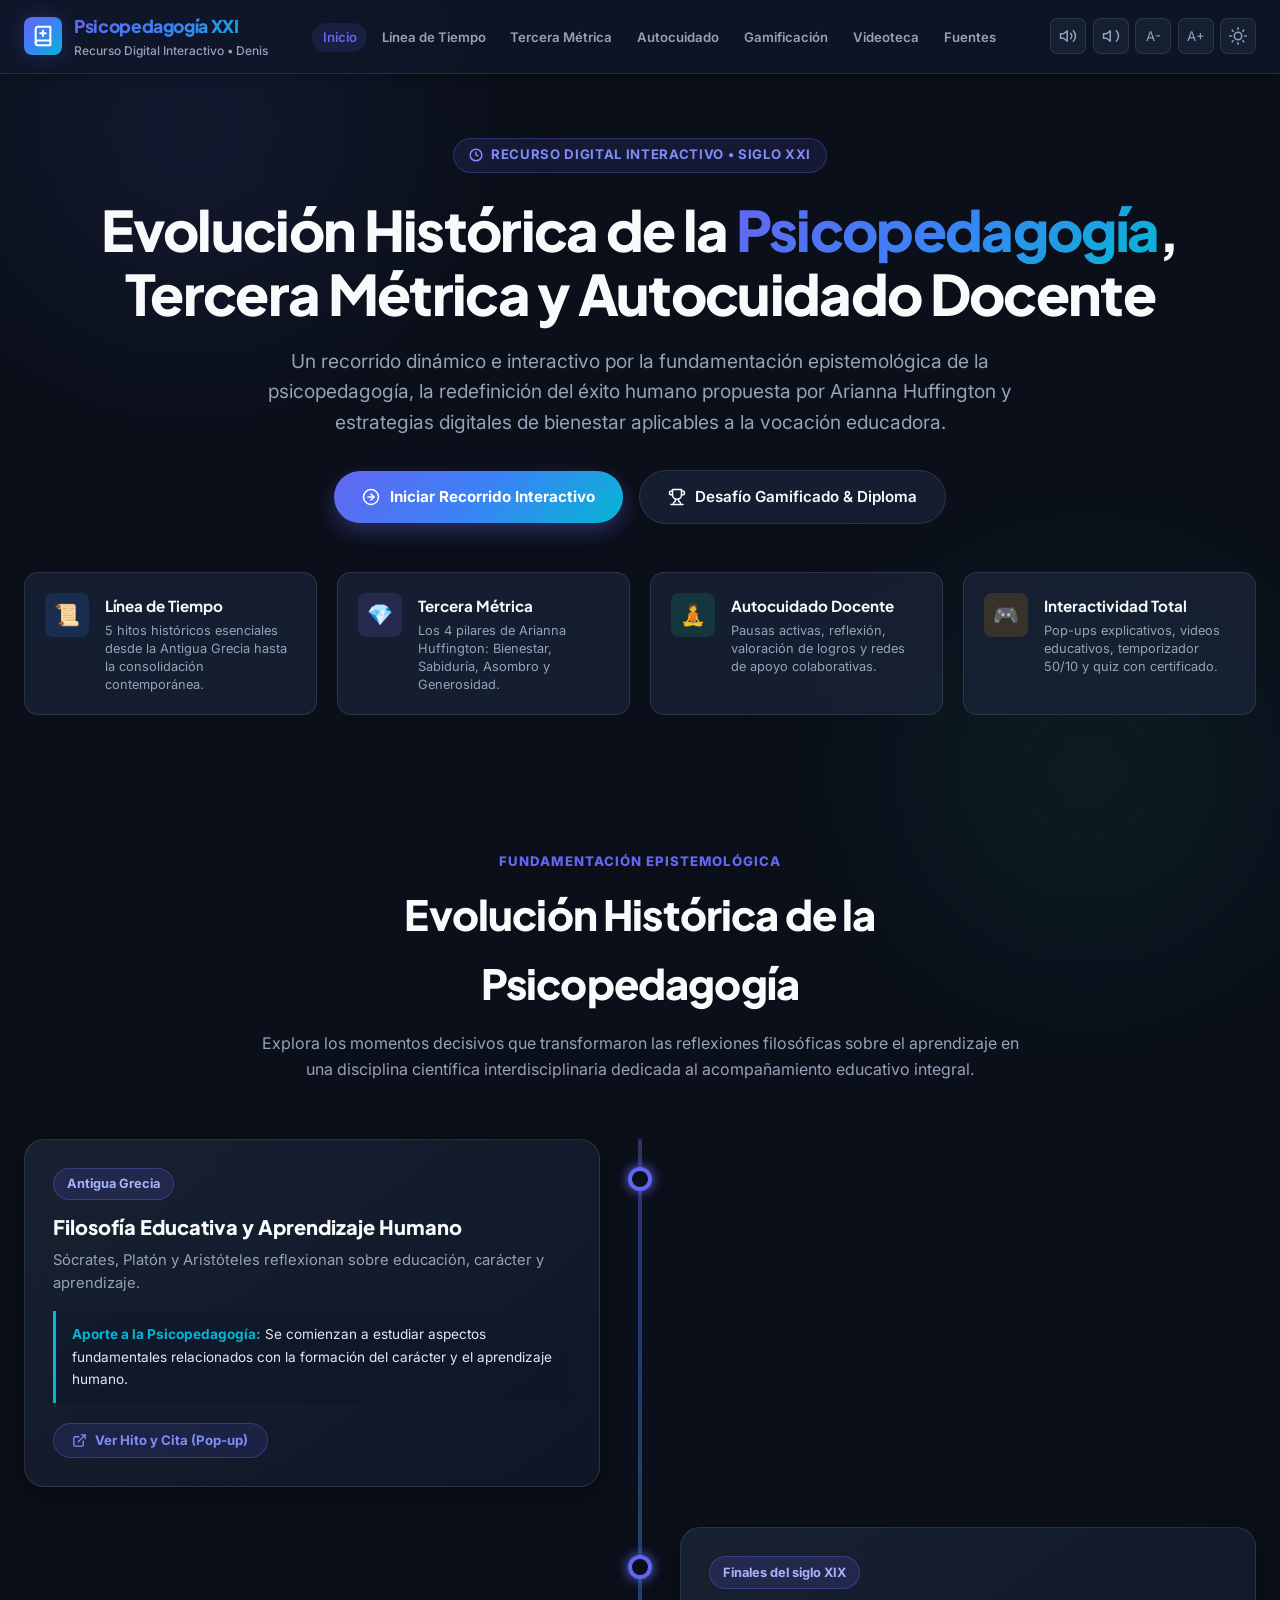
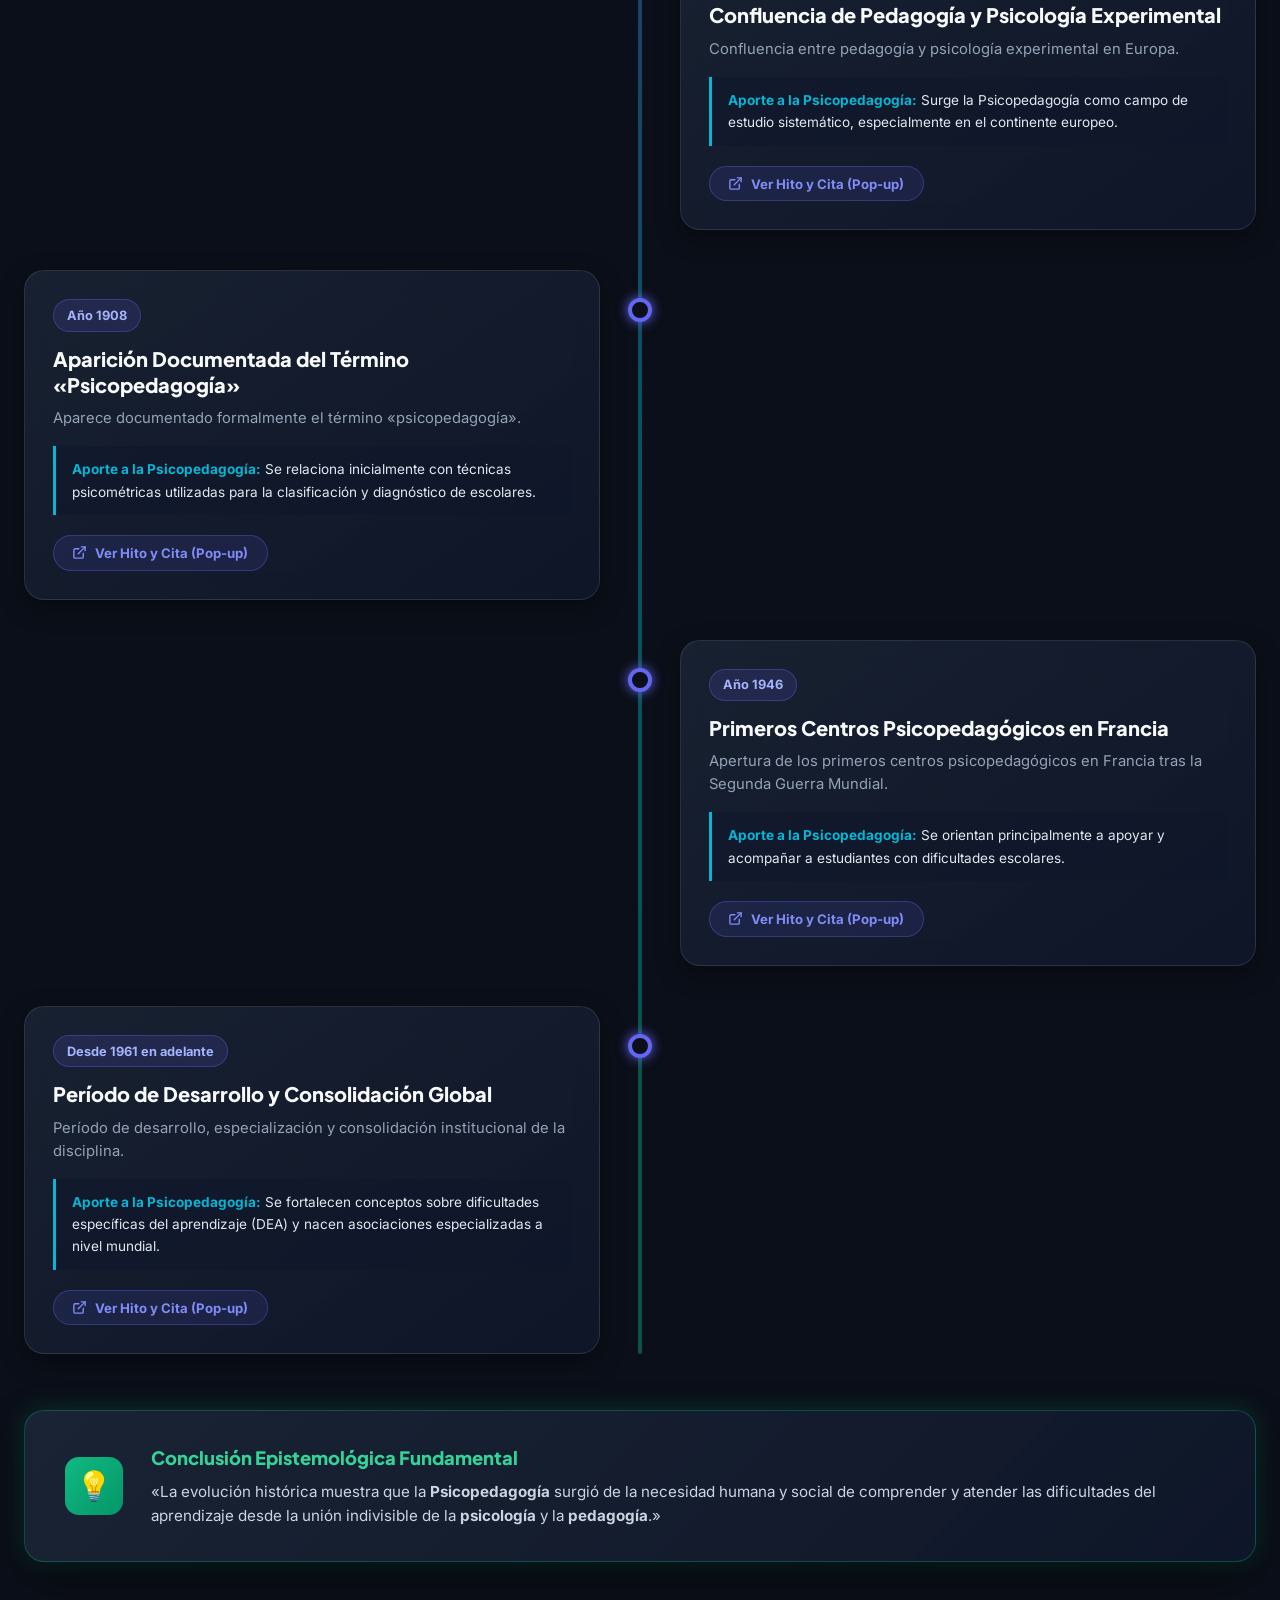
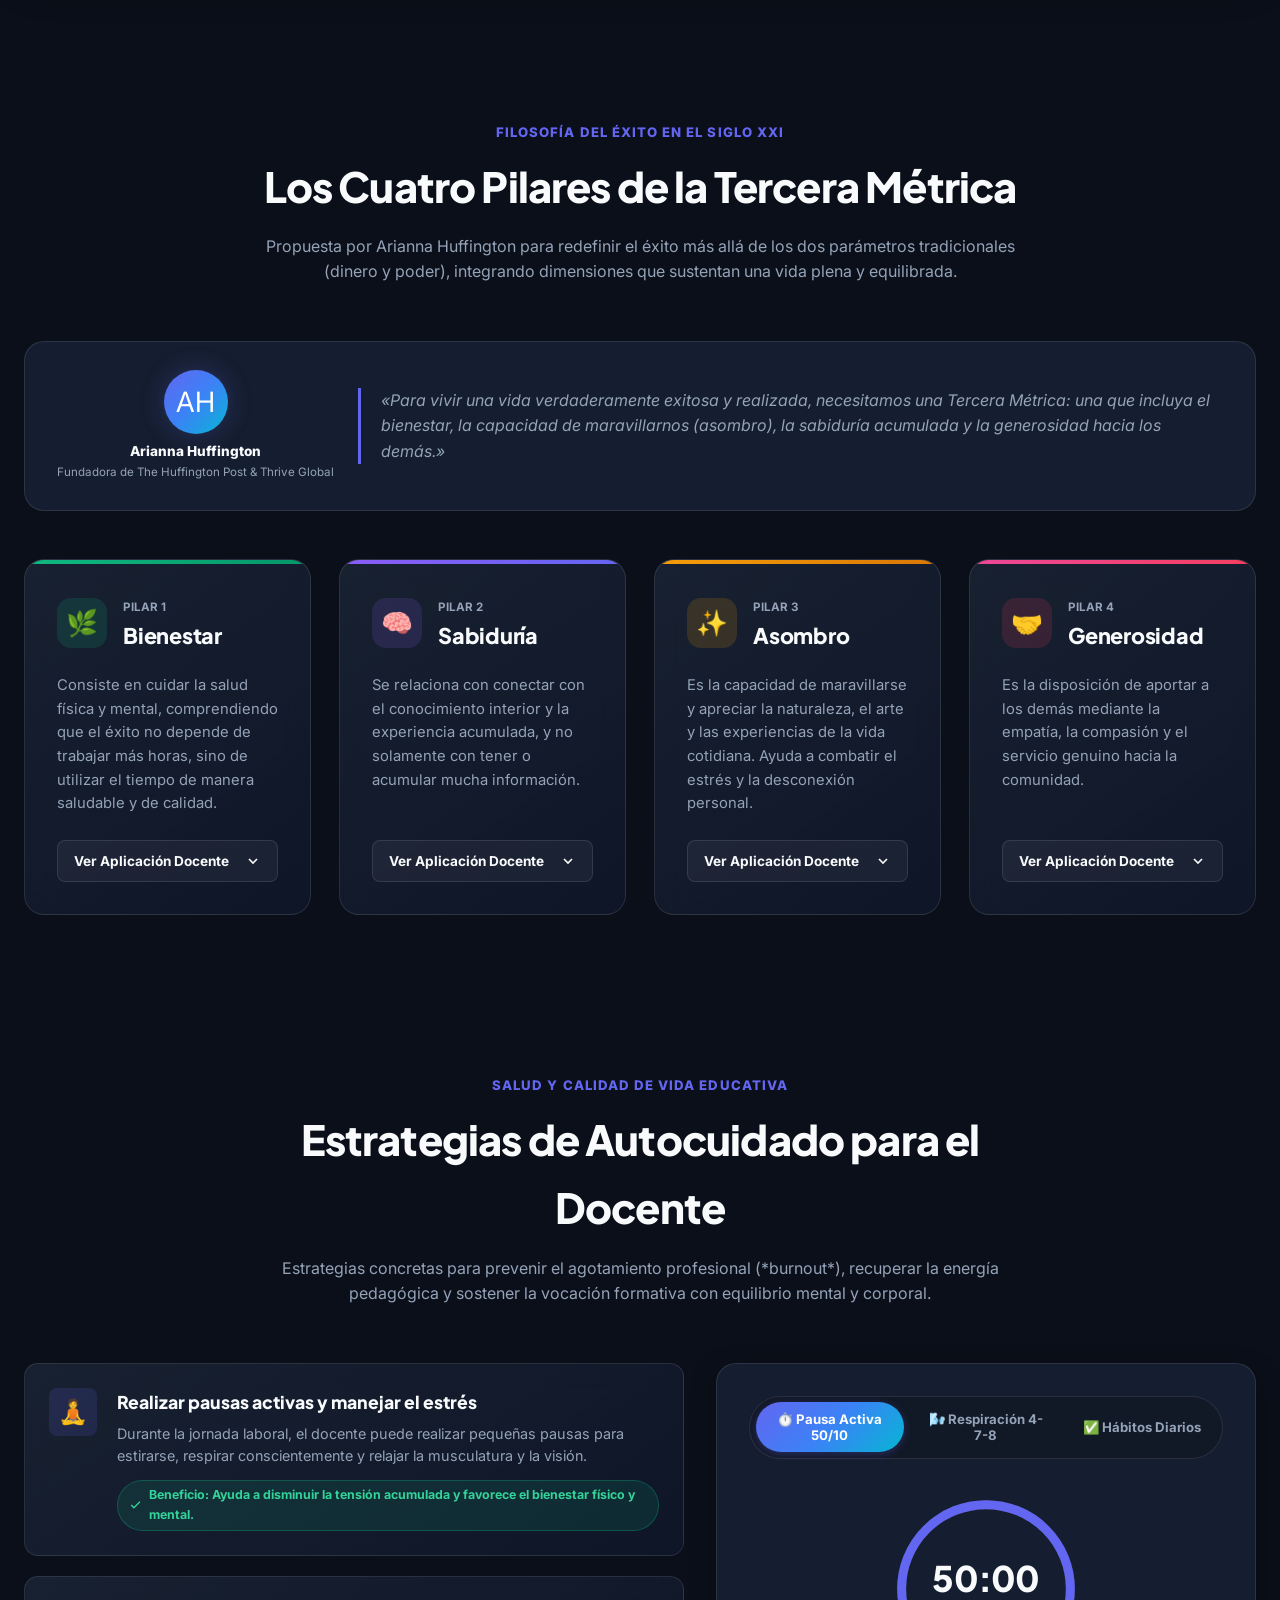
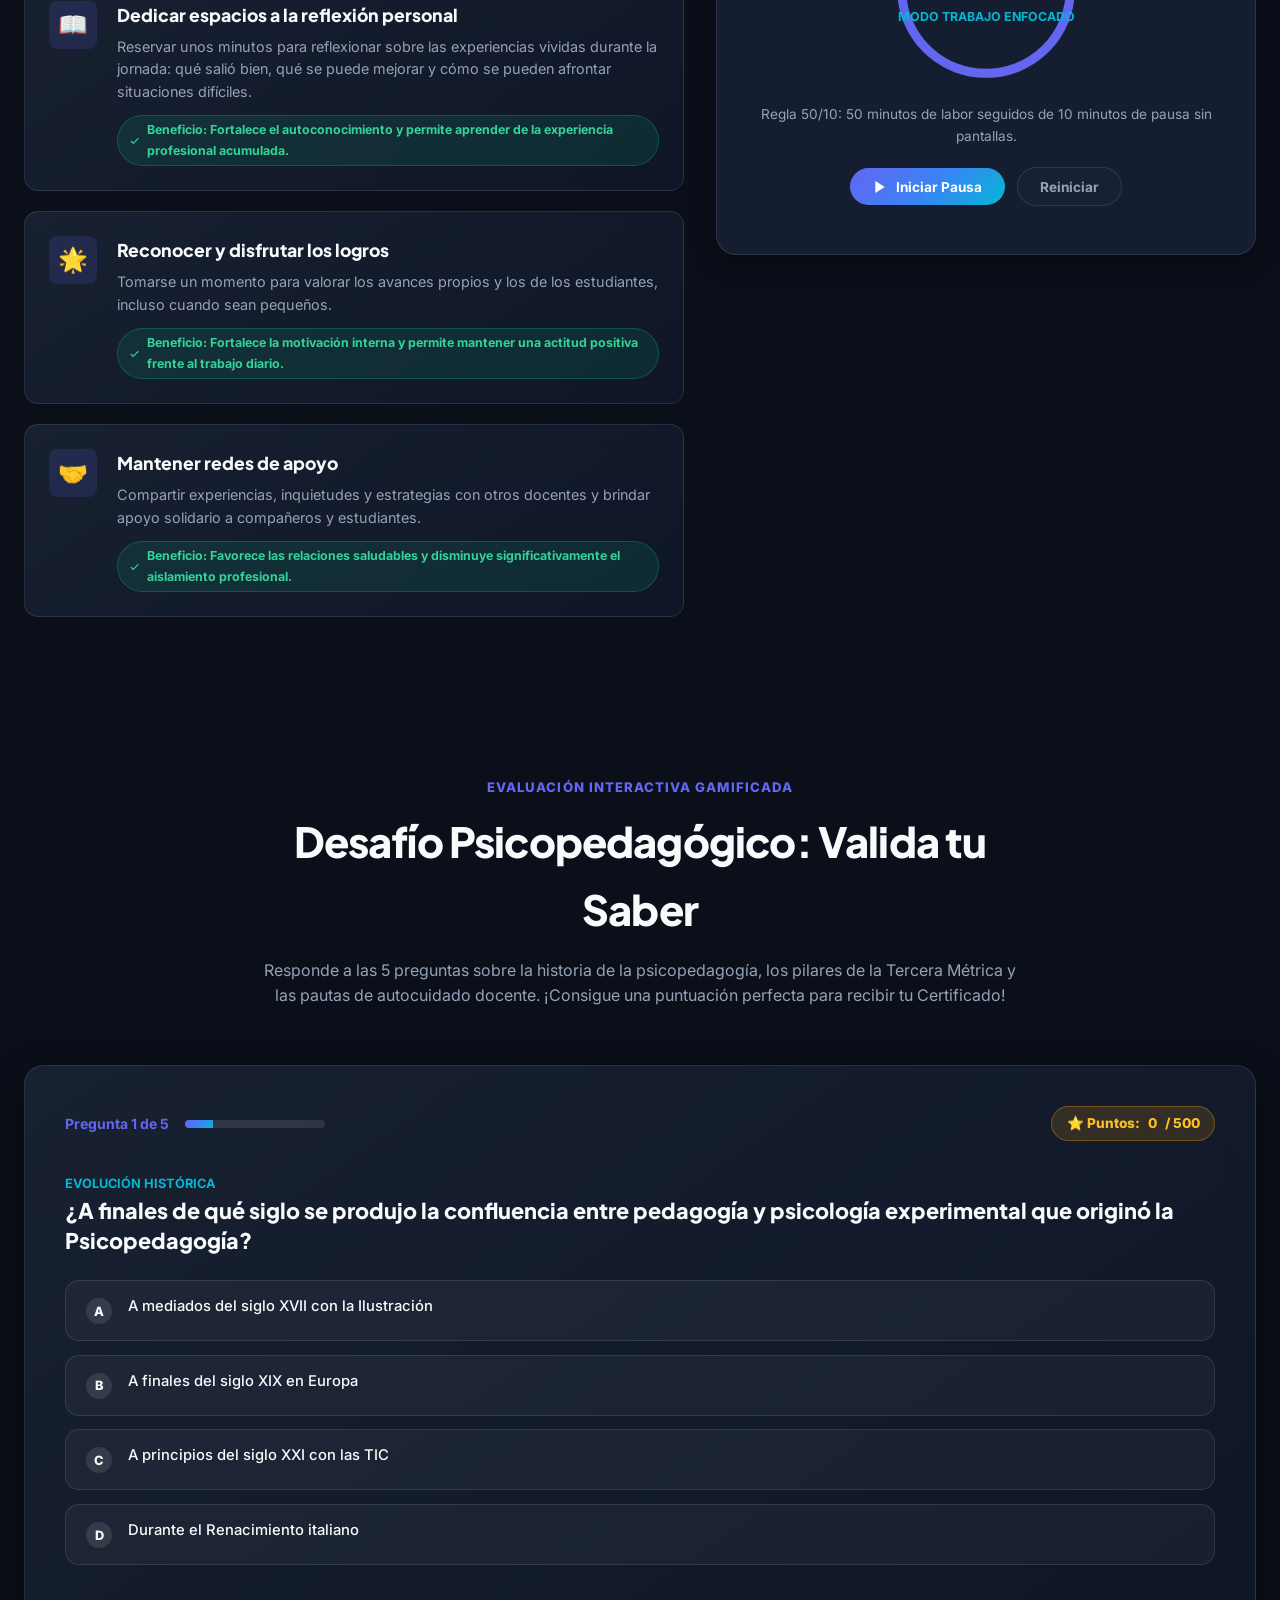
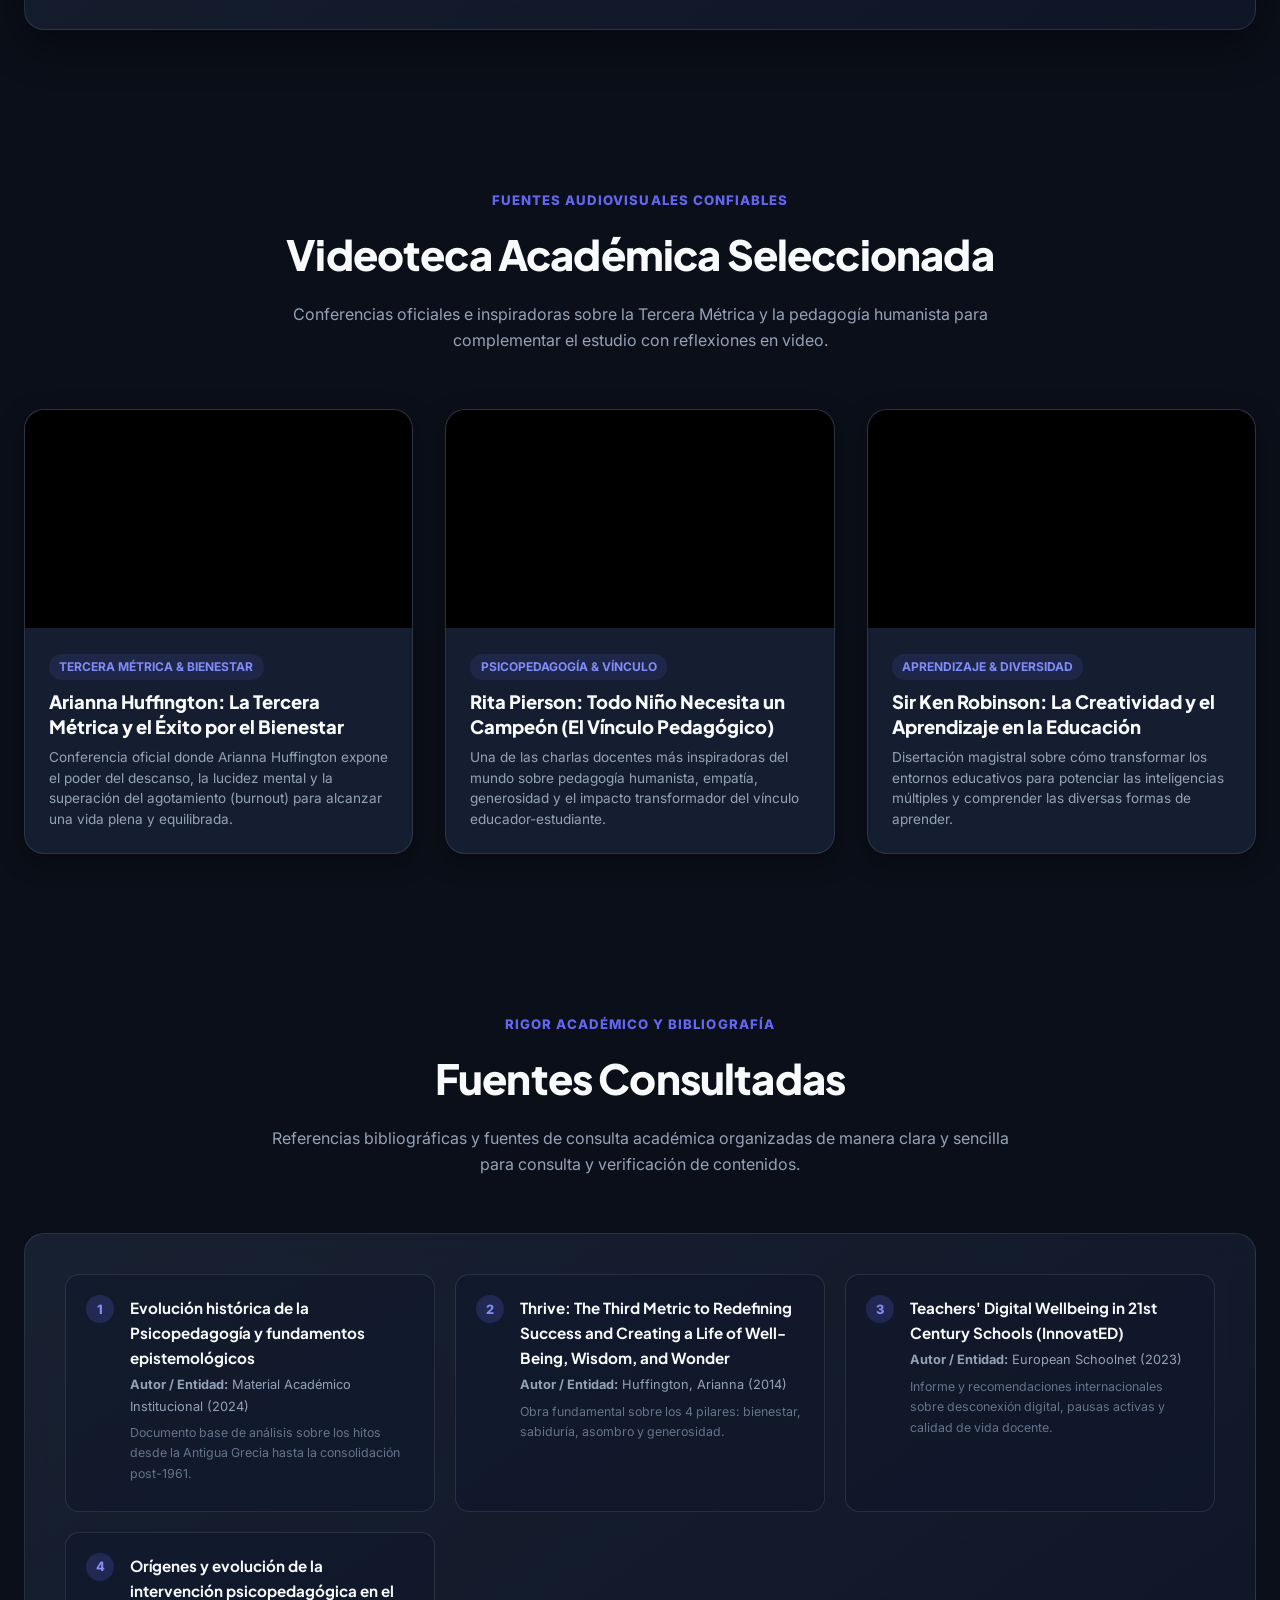
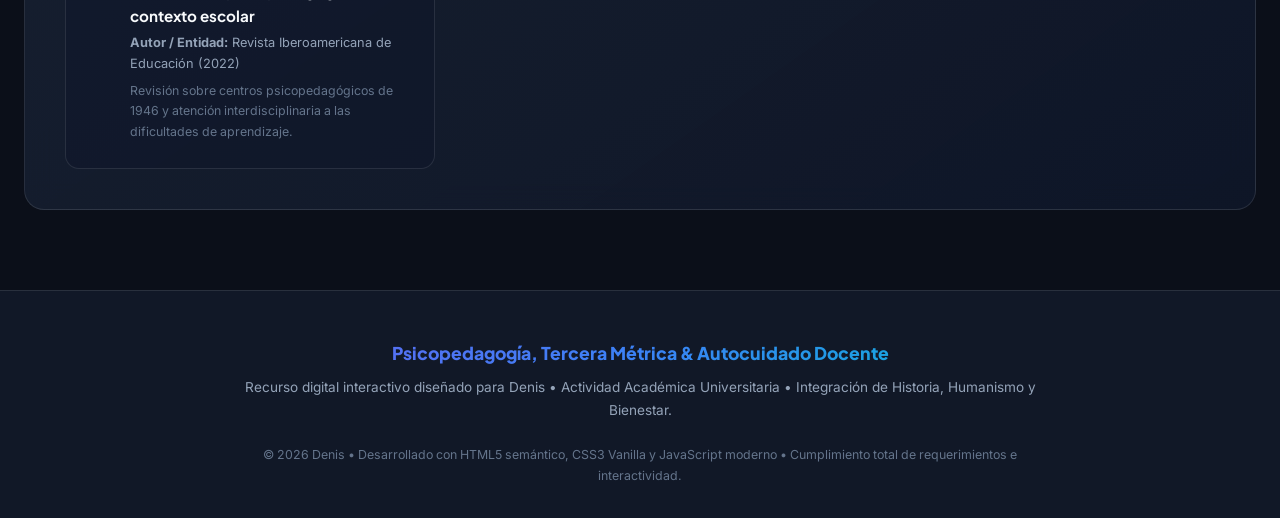
==== 516 Denis/index.html @ e34a96cd "docs: anadir archivo fuente de informacion y documento de referencia" ====
<!DOCTYPE html>
<html lang="es" data-theme="dark">
<head>
  <meta charset="UTF-8">
  <meta name="viewport" content="width=device-width, initial-scale=1.0">
  <title>Evolución de la Psicopedagogía, Tercera Métrica y Autocuidado Docente | Recurso Interactivo</title>
  <meta name="description" content="Recurso digital interactivo que presenta la evolución histórica de la psicopedagogía, los cuatro pilares de la Tercera Métrica de Arianna Huffington y estrategias de autocuidado docente.">
  
  <!-- Tipografías de Google Fonts: Plus Jakarta Sans & Inter -->
  <link rel="preconnect" href="https://fonts.googleapis.com">
  <link rel="preconnect" href="https://fonts.gstatic.com" crossorigin>
  <link href="https://fonts.googleapis.com/css2?family=Inter:wght@300;400;500;600;700&family=Plus+Jakarta+Sans:wght@500;600;700;800;900&display=swap" rel="stylesheet">
  
  <link rel="stylesheet" href="styles.css">
</head>
<body>

  <!-- Barra de progreso de lectura superior -->
  <div class="reading-progress-bar" id="reading-progress" aria-hidden="true"></div>

  <!-- ========================================================================
       1. BARRA SUPERIOR DE NAVEGACIÓN Y HERRAMIENTAS ACCESIBLES
       ======================================================================== -->
  <header class="top-nav" role="banner">
    <div class="nav-container">
      <div class="brand">
        <div class="brand-icon" aria-hidden="true">
          <svg viewBox="0 0 24 24" fill="none" stroke="currentColor" stroke-width="2.2" stroke-linecap="round" stroke-linejoin="round">
            <path d="M4 19.5A2.5 2.5 0 0 1 6.5 17H20"></path>
            <path d="M6.5 2H20v20H6.5A2.5 2.5 0 0 1 4 19.5v-15A2.5 2.5 0 0 1 6.5 2z"></path>
            <path d="M12 6v6"></path>
            <path d="M9 9h6"></path>
          </svg>
        </div>
        <div class="brand-text">
          <h1>Psicopedagogía XXI</h1>
          <p>Recurso Digital Interactivo • Denis</p>
        </div>
      </div>

      <!-- Enlaces de navegación -->
      <nav role="navigation" aria-label="Navegación principal">
        <ul class="nav-links" id="nav-links">
          <li><a href="#hero" class="nav-link active">Inicio</a></li>
          <li><a href="#linea-tiempo" class="nav-link">Línea de Tiempo</a></li>
          <li><a href="#tercera-metrica" class="nav-link">Tercera Métrica</a></li>
          <li><a href="#autocuidado" class="nav-link">Autocuidado</a></li>
          <li><a href="#gamificacion" class="nav-link">Gamificación</a></li>
          <li><a href="#videoteca" class="nav-link">Videoteca</a></li>
          <li><a href="#fuentes" class="nav-link">Fuentes</a></li>
        </ul>
      </nav>

      <!-- Herramientas de Accesibilidad y Control -->
      <div class="accessibility-tools">
        <!-- Narrador por voz (Web Speech API) -->
        <button id="btn-narrator" class="tool-btn btn-narrate" title="Escuchar narración del recurso por voz" aria-label="Activar narrador por voz">
          <svg width="18" height="18" viewBox="0 0 24 24" fill="none" stroke="currentColor" stroke-width="2" stroke-linecap="round" stroke-linejoin="round">
            <polygon points="11 5 6 9 2 9 2 15 6 15 11 19 11 5"></polygon>
            <path d="M15.54 8.46a5 5 0 0 1 0 7.07"></path>
            <path d="M19.07 4.93a10 10 0 0 1 0 14.14"></path>
          </svg>
        </button>

        <!-- Efectos de sonido sintetizados -->
        <button id="btn-audio-fx" class="tool-btn" title="Activar/Silenciar efectos de sonido" aria-label="Alternar efectos sonoros">
          <svg id="audio-icon" width="18" height="18" viewBox="0 0 24 24" fill="none" stroke="currentColor" stroke-width="2" stroke-linecap="round" stroke-linejoin="round">
            <polygon points="11 5 6 9 2 9 2 15 6 15 11 19 11 5"></polygon>
            <path d="M19.07 4.93a10 10 0 0 1 0 14.14"></path>
          </svg>
        </button>

        <!-- Ajuste de tipografía -->
        <button id="btn-font-dec" class="tool-btn" title="Disminuir tamaño de letra" aria-label="Disminuir tamaño de fuente">A-</button>
        <button id="btn-font-inc" class="tool-btn" title="Aumentar tamaño de letra" aria-label="Aumentar tamaño de fuente">A+</button>

        <!-- Cambio de Tema (Oscuro / Claro) -->
        <button id="btn-theme-toggle" class="tool-btn" title="Cambiar tema de color (Claro/Oscuro)" aria-label="Cambiar modo de contraste">
          <svg id="theme-icon" width="18" height="18" viewBox="0 0 24 24" fill="none" stroke="currentColor" stroke-width="2" stroke-linecap="round" stroke-linejoin="round">
            <circle cx="12" cy="12" r="5"></circle>
            <line x1="12" y1="1" x2="12" y2="3"></line>
            <line x1="12" y1="21" x2="12" y2="23"></line>
            <line x1="4.22" y1="4.22" x2="5.64" y2="5.64"></line>
            <line x1="18.36" y1="18.36" x2="19.78" y2="19.78"></line>
            <line x1="1" y1="12" x2="3" y2="12"></line>
            <line x1="21" y1="12" x2="23" y2="12"></line>
            <line x1="4.22" y1="19.78" x2="5.64" y2="18.36"></line>
            <line x1="18.36" y1="5.64" x2="19.78" y2="4.22"></line>
          </svg>
        </button>

        <!-- Botón menú hamburguesa móvil -->
        <button id="btn-mobile-menu" class="mobile-menu-toggle" aria-label="Abrir menú de navegación">
          <svg width="20" height="20" viewBox="0 0 24 24" fill="none" stroke="currentColor" stroke-width="2" stroke-linecap="round" stroke-linejoin="round">
            <line x1="3" y1="12" x2="21" y2="12"></line>
            <line x1="3" y1="6" x2="21" y2="6"></line>
            <line x1="3" y1="18" x2="21" y2="18"></line>
          </svg>
        </button>
      </div>
    </div>
  </header>

  <main id="main-content">
    <!-- ========================================================================
         2. SECCIÓN HERO (PORTADA PRINCIPAL)
         ======================================================================== -->
    <section class="hero-section" id="hero">
      <div class="badge-tag">
        <svg width="14" height="14" viewBox="0 0 24 24" fill="none" stroke="currentColor" stroke-width="2.5"><circle cx="12" cy="12" r="10"></circle><polyline points="12 6 12 12 16 14"></polyline></svg>
        Recurso Digital Interactivo • Siglo XXI
      </div>
      <h1 class="hero-title">
        Evolución Histórica de la <span class="gradient-text">Psicopedagogía</span>,<br>
        Tercera Métrica y Autocuidado Docente
      </h1>
      <p class="hero-subtitle">
        Un recorrido dinámico e interactivo por la fundamentación epistemológica de la psicopedagogía, la redefinición del éxito humano propuesta por Arianna Huffington y estrategias digitales de bienestar aplicables a la vocación educadora.
      </p>

      <div class="hero-actions">
        <a href="#linea-tiempo" class="btn-primary">
          <svg width="18" height="18" viewBox="0 0 24 24" fill="none" stroke="currentColor" stroke-width="2" stroke-linecap="round" stroke-linejoin="round"><circle cx="12" cy="12" r="10"></circle><polyline points="12 16 16 12 12 8"></polyline><line x1="8" y1="12" x2="16" y2="12"></line></svg>
          Iniciar Recorrido Interactivo
        </a>
        <a href="#gamificacion" class="btn-secondary">
          <svg width="18" height="18" viewBox="0 0 24 24" fill="none" stroke="currentColor" stroke-width="2" stroke-linecap="round" stroke-linejoin="round"><path d="M6 9H4.5a2.5 2.5 0 0 1 0-5H6"></path><path d="M18 9h1.5a2.5 2.5 0 0 0 0-5H18"></path><path d="M4 22h16"></path><path d="M10 14.66V17c0 .55-.47.98-.97 1.21C7.85 18.75 7 20.24 7 22"></path><path d="M14 14.66V17c0 .55.47.98.97 1.21C16.15 18.75 17 20.24 17 22"></path><path d="M18 2H6v7a6 6 0 0 0 12 0V2Z"></path></svg>
          Desafío Gamificado & Diploma
        </a>
      </div>

      <!-- Tarjetas de Requisitos Clave en Hero -->
      <div class="hero-pills-grid">
        <div class="pill-card">
          <div class="pill-icon blue">📜</div>
          <div class="pill-body">
            <h4>Línea de Tiempo</h4>
            <p>5 hitos históricos esenciales desde la Antigua Grecia hasta la consolidación contemporánea.</p>
          </div>
        </div>
        <div class="pill-card">
          <div class="pill-icon purple">💎</div>
          <div class="pill-body">
            <h4>Tercera Métrica</h4>
            <p>Los 4 pilares de Arianna Huffington: Bienestar, Sabiduría, Asombro y Generosidad.</p>
          </div>
        </div>
        <div class="pill-card">
          <div class="pill-icon teal">🧘</div>
          <div class="pill-body">
            <h4>Autocuidado Docente</h4>
            <p>Pausas activas, reflexión, valoración de logros y redes de apoyo colaborativas.</p>
          </div>
        </div>
        <div class="pill-card">
          <div class="pill-icon amber">🎮</div>
          <div class="pill-body">
            <h4>Interactividad Total</h4>
            <p>Pop-ups explicativos, videos educativos, temporizador 50/10 y quiz con certificado.</p>
          </div>
        </div>
      </div>
    </section>

    <!-- ========================================================================
         3. SECCIÓN: LÍNEA DE TIEMPO INTERACTIVA CON POP-UPS
         ======================================================================== -->
    <section class="content-section" id="linea-tiempo">
      <div class="section-header">
        <div class="section-category">Fundamentación Epistemológica</div>
        <h2 class="section-title">Evolución Histórica de la Psicopedagogía</h2>
        <p class="section-desc">
          Explora los momentos decisivos que transformaron las reflexiones filosóficas sobre el aprendizaje en una disciplina científica interdisciplinaria dedicada al acompañamiento educativo integral.
        </p>
      </div>

      <div class="timeline-container">
        <div class="timeline-track" aria-hidden="true"></div>
        <div class="timeline-items" id="timeline-cards-container">
          <!-- Inyectado dinámicamente desde data.js para máxima reactividad -->
        </div>
      </div>

      <!-- Conclusión Epistemológica del Documento Base -->
      <div class="epistemic-summary-card">
        <div class="epistemic-icon" aria-hidden="true">💡</div>
        <div class="epistemic-text">
          <h4>Conclusión Epistemológica Fundamental</h4>
          <p>
            «La evolución histórica muestra que la <strong>Psicopedagogía</strong> surgió de la necesidad humana y social de comprender y atender las dificultades del aprendizaje desde la unión indivisible de la <strong>psicología</strong> y la <strong>pedagogía</strong>.»
          </p>
        </div>
      </div>
    </section>

    <!-- ========================================================================
         4. SECCIÓN: LOS CUATRO PILARES DE LA TERCERA MÉTRICA
         ======================================================================== -->
    <section class="content-section" id="tercera-metrica">
      <div class="section-header">
        <div class="section-category">Filosofía del Éxito en el Siglo XXI</div>
        <h2 class="section-title">Los Cuatro Pilares de la Tercera Métrica</h2>
        <p class="section-desc">
          Propuesta por Arianna Huffington para redefinir el éxito más allá de los dos parámetros tradicionales (dinero y poder), integrando dimensiones que sustentan una vida plena y equilibrada.
        </p>
      </div>

      <!-- Tarjeta Introductoria de la Autora -->
      <div class="third-metric-intro">
        <div class="author-badge">
          <div class="author-avatar" aria-hidden="true">AH</div>
          <span class="author-name">Arianna Huffington</span>
          <span class="author-role">Fundadora de The Huffington Post & Thrive Global</span>
        </div>
        <div class="third-metric-quote">
          «Para vivir una vida verdaderamente exitosa y realizada, necesitamos una Tercera Métrica: una que incluya el bienestar, la capacidad de maravillarnos (asombro), la sabiduría acumulada y la generosidad hacia los demás.»
        </div>
      </div>

      <!-- Grid de los 4 Pilares Interactivos -->
      <div class="pillars-grid" id="pillars-container">
        <!-- Inyectado dinámicamente desde data.js con botones interactivos -->
      </div>
    </section>

    <!-- ========================================================================
         5. SECCIÓN: ESTRATEGIAS DE AUTOCUIDADO DOCENTE Y WIDGET PRÁCTICO
         ======================================================================== -->
    <section class="content-section" id="autocuidado">
      <div class="section-header">
        <div class="section-category">Salud y Calidad de Vida Educativa</div>
        <h2 class="section-title">Estrategias de Autocuidado para el Docente</h2>
        <p class="section-desc">
          Estrategias concretas para prevenir el agotamiento profesional (*burnout*), recuperar la energía pedagógica y sostener la vocación formativa con equilibrio mental y corporal.
        </p>
      </div>

      <div class="selfcare-grid">
        <!-- Lista de 4 Estrategias de Información .md -->
        <div class="strategies-list" id="strategies-container">
          <!-- Inyectado dinámicamente desde data.js -->
        </div>

        <!-- Widget Interactivo de Autocuidado Práctico -->
        <div class="selfcare-toolkit-widget">
          <div class="widget-tabs" role="tablist">
            <button class="widget-tab-btn active" data-tab="tab-timer" role="tab" aria-selected="true">
              ⏱️ Pausa Activa 50/10
            </button>
            <button class="widget-tab-btn" data-tab="tab-breath" role="tab" aria-selected="false">
              🌬️ Respiración 4-7-8
            </button>
            <button class="widget-tab-btn" data-tab="tab-checklist" role="tab" aria-selected="false">
              ✅ Hábitos Diarios
            </button>
          </div>

          <!-- Panel 1: Temporizador 50/10 -->
          <div class="widget-tab-panel active" id="tab-timer" role="tabpanel">
            <div class="timer-container">
              <div class="timer-circle-wrap">
                <svg class="timer-svg" viewBox="0 0 160 160">
                  <circle class="timer-track-circle" cx="80" cy="80" r="75"></circle>
                  <circle class="timer-fill-circle" id="timer-circle-fill" cx="80" cy="80" r="75"></circle>
                </svg>
                <div class="timer-display">
                  <div class="timer-time" id="timer-display-text">50:00</div>
                  <div class="timer-state-label" id="timer-mode-label">Modo Trabajo Enfocado</div>
                </div>
              </div>
              <p style="font-size: 0.85rem; color: var(--text-muted); margin-bottom: 1.25rem;">
                Regla 50/10: 50 minutos de labor seguidos de 10 minutos de pausa sin pantallas.
              </p>
              <div class="timer-controls">
                <button class="timer-btn start" id="btn-start-timer">
                  <svg width="16" height="16" viewBox="0 0 24 24" fill="currentColor"><polygon points="5 3 19 12 5 21 5 3"></polygon></svg>
                  <span id="timer-start-label">Iniciar Pausa</span>
                </button>
                <button class="timer-btn reset" id="btn-reset-timer">Reiniciar</button>
              </div>
            </div>
          </div>

          <!-- Panel 2: Guía de Respiración Consciente 4-7-8 -->
          <div class="widget-tab-panel" id="tab-breath" role="tabpanel">
            <div class="breathing-container">
              <div class="breath-instruction" id="breath-status-text">Presiona Iniciar para calmar el sistema nervioso</div>
              <div class="breath-circle" id="breath-visual-circle">
                <span style="font-size: 2.2rem;">🧘</span>
              </div>
              <div class="breath-subtext" id="breath-timer-counter">Inhala (4s) • Retén (7s) • Exhala (8s)</div>
              <div class="timer-controls">
                <button class="timer-btn start" id="btn-start-breath">Iniciar Guía Guiada</button>
                <button class="timer-btn reset" id="btn-stop-breath">Detener</button>
              </div>
            </div>
          </div>

          <!-- Panel 3: Checklist Diario de Hábitos de Autocuidado -->
          <div class="widget-tab-panel" id="tab-checklist" role="tabpanel">
            <div style="padding: 0.5rem 0;">
              <h4 style="font-size: 0.95rem; font-weight: 700; margin-bottom: 0.75rem;">Compromisos de Bienestar Hoy:</h4>
              <div style="display: flex; flex-direction: column; gap: 0.65rem;" id="daily-checklist-items">
                <label style="display: flex; align-items: center; gap: 0.75rem; font-size: 0.875rem; cursor: pointer;">
                  <input type="checkbox" style="width: 18px; height: 18px; accent-color: var(--accent-indigo);">
                  <span>Tomar al menos 2 pausas activas durante la jornada</span>
                </label>
                <label style="display: flex; align-items: center; gap: 0.75rem; font-size: 0.875rem; cursor: pointer;">
                  <input type="checkbox" style="width: 18px; height: 18px; accent-color: var(--accent-indigo);">
                  <span>5 minutos de reflexión consciente al terminar clases</span>
                </label>
                <label style="display: flex; align-items: center; gap: 0.75rem; font-size: 0.875rem; cursor: pointer;">
                  <input type="checkbox" style="width: 18px; height: 18px; accent-color: var(--accent-indigo);">
                  <span>Identificar y celebrar 1 logro de un estudiante</span>
                </label>
                <label style="display: flex; align-items: center; gap: 0.75rem; font-size: 0.875rem; cursor: pointer;">
                  <input type="checkbox" style="width: 18px; height: 18px; accent-color: var(--accent-indigo);">
                  <span>Conversar o colaborar solidariamente con un colega</span>
                </label>
                <label style="display: flex; align-items: center; gap: 0.75rem; font-size: 0.875rem; cursor: pointer;">
                  <input type="checkbox" style="width: 18px; height: 18px; accent-color: var(--accent-indigo);">
                  <span>Desconexión total de correos y pantallas antes de dormir</span>
                </label>
              </div>
              <div style="margin-top: 1.25rem; font-size: 0.8rem; color: #34d399; font-weight: 600;" id="checklist-feedback">
                ¡Cada pequeño hábito protege tu salud física y mental!
              </div>
            </div>
          </div>
        </div>
      </div>
    </section>

    <!-- ========================================================================
         6. SECCIÓN: GAMIFICACIÓN (DESAFÍO PSICOPEDAGÓGICO & CERTIFICADO)
         ======================================================================== -->
    <section class="content-section" id="gamificacion">
      <div class="section-header">
        <div class="section-category">Evaluación Interactiva Gamificada</div>
        <h2 class="section-title">Desafío Psicopedagógico: Valida tu Saber</h2>
        <p class="section-desc">
          Responde a las 5 preguntas sobre la historia de la psicopedagogía, los pilares de la Tercera Métrica y las pautas de autocuidado docente. ¡Consigue una puntuación perfecta para recibir tu Certificado!
        </p>
      </div>

      <div class="quiz-wrapper">
        <!-- Vista del Cuestionario Activo -->
        <div id="quiz-question-view">
          <div class="quiz-top-bar">
            <div class="quiz-progress-info">
              <span class="quiz-step-label" id="quiz-step-text">Pregunta 1 de 5</span>
              <div class="quiz-progress-track">
                <div class="quiz-progress-bar" id="quiz-progress-bar"></div>
              </div>
            </div>
            <div class="quiz-score-badge">
              <span>⭐ Puntos:</span>
              <span id="quiz-score-count">0</span> / 500
            </div>
          </div>

          <div class="quiz-question-box">
            <span style="font-size: 0.8rem; font-weight: 700; color: var(--accent-cyan); text-transform: uppercase;" id="quiz-q-category">Categoría</span>
            <h3 id="quiz-q-title">Cargando pregunta...</h3>
          </div>

          <div class="quiz-options-list" id="quiz-options-box">
            <!-- Botones de opciones inyectados desde app.js -->
          </div>

          <!-- Caja de Retroalimentación Inmediata Formativa -->
          <div class="quiz-feedback-box" id="quiz-feedback-box">
            <div class="quiz-feedback-icon" id="quiz-fb-icon">💡</div>
            <div class="quiz-feedback-text">
              <h4 id="quiz-fb-title">Explicación</h4>
              <p id="quiz-fb-desc">Detalle pedagógico formativo...</p>
            </div>
          </div>

          <div class="quiz-actions">
            <button class="btn-next-question" id="btn-next-q">
              <span>Siguiente Pregunta</span>
              <svg width="18" height="18" viewBox="0 0 24 24" fill="none" stroke="currentColor" stroke-width="2"><polyline points="9 18 15 12 9 6"></polyline></svg>
            </button>
          </div>
        </div>

        <!-- Vista de Resultados y Certificado / Diploma Final -->
        <div class="quiz-result-view" id="quiz-result-view">
          <div class="result-trophy">🏆</div>
          <h3 class="result-title">¡Desafío Completado con Éxito!</h3>
          <p class="result-score-highlight" id="result-score-summary">Has obtenido 500 de 500 puntos</p>

          <!-- Diploma Personalizable Imprimible -->
          <div class="certificate-container" id="printable-certificate">
            <div class="cert-seal">★</div>
            <div class="cert-header">
              <h3>Diploma de Reconocimiento</h3>
              <p>Formación Integral en Psicopedagogía & Tercera Métrica</p>
            </div>
            <div class="cert-body-label">Otorgado con distinción a:</div>
            <input type="text" class="cert-user-name-input" id="cert-student-name" value="Denis" title="Escribe tu nombre para personalizar el diploma" placeholder="Escribe tu nombre aquí">
            <p class="cert-description">
              Por haber demostrado un conocimiento profundo en la evolución epistemológica de la Psicopedagogía, la adopción de los principios de la Tercera Métrica y el compromiso con el autocuidado docente.
            </p>
            <div class="cert-footer-row">
              <div>
                <strong>Fecha de Emisión:</strong> <span id="cert-date-text">13 de septiembre de 2026</span>
              </div>
              <div>
                <strong>Acreditación:</strong> Recurso Educativo Digital XXI
              </div>
            </div>
          </div>

          <div class="cert-actions">
            <button class="btn-primary" id="btn-print-cert">
              <svg width="18" height="18" viewBox="0 0 24 24" fill="none" stroke="currentColor" stroke-width="2"><polyline points="6 9 6 2 18 2 18 9"></polyline><path d="M6 18H4a2 2 0 0 1-2-2v-5a2 2 0 0 1 2-2h16a2 2 0 0 1 2 2v5a2 2 0 0 1-2 2h-2"></path><rect x="6" y="14" width="12" height="8"></rect></svg>
              Imprimir o Guardar Diploma en PDF
            </button>
            <button class="btn-secondary" id="btn-retry-quiz">
              <svg width="18" height="18" viewBox="0 0 24 24" fill="none" stroke="currentColor" stroke-width="2"><polyline points="1 4 1 10 7 10"></polyline><polyline points="23 20 23 14 17 14"></polyline><path d="M20.49 9A9 9 0 0 0 5.64 5.64L1 10m22 4l-4.64 4.36A9 9 0 0 1 3.51 15"></path></svg>
              Reintentar Desafío
            </button>
          </div>
        </div>
      </div>
    </section>

    <!-- ========================================================================
         7. SECCIÓN: VIDEOTECA ACADÉMICA CONFIABLE
         ======================================================================== -->
    <section class="content-section" id="videoteca">
      <div class="section-header">
        <div class="section-category">Fuentes Audiovisuales Confiables</div>
        <h2 class="section-title">Videoteca Académica Seleccionada</h2>
        <p class="section-desc">
          Conferencias oficiales e inspiradoras sobre la Tercera Métrica y la pedagogía humanista para complementar el estudio con reflexiones en video.
        </p>
      </div>

      <div class="videos-grid" id="videos-container">
        <!-- Inyectado dinámicamente desde data.js -->
      </div>
    </section>

    <!-- ========================================================================
         8. SECCIÓN: FUENTES CONSULTADAS
         ======================================================================== -->
    <section class="content-section" id="fuentes">
      <div class="section-header">
        <div class="section-category">Rigor Académico y Bibliografía</div>
        <h2 class="section-title">Fuentes Consultadas</h2>
        <p class="section-desc">
          Referencias bibliográficas y fuentes de consulta académica organizadas de manera clara y sencilla para consulta y verificación de contenidos.
        </p>
      </div>

      <div class="sources-card">
        <ul class="sources-list" id="sources-container">
          <!-- Inyectado dinámicamente desde data.js -->
        </ul>
      </div>
    </section>
  </main>

  <!-- ========================================================================
       9. VENTANA EMERGENTE (POP-UP MODAL REUTILIZABLE)
       ======================================================================== -->
  <div class="modal-overlay" id="app-modal" role="dialog" aria-modal="true" aria-labelledby="modal-headline">
    <div class="modal-window">
      <div class="modal-header">
        <div class="modal-title-wrap">
          <span id="modal-badge-label">Hito Histórico</span>
          <h3 id="modal-headline">Título del Hito</h3>
        </div>
        <button class="btn-close-modal" id="btn-close-modal" aria-label="Cerrar ventana emergente">
          <svg width="18" height="18" viewBox="0 0 24 24" fill="none" stroke="currentColor" stroke-width="2.5"><line x1="18" y1="6" x2="6" y2="18"></line><line x1="6" y1="6" x2="18" y2="18"></line></svg>
        </button>
      </div>
      <div class="modal-body">
        <div class="modal-quote-box" id="modal-quote-text">
          «Cita textual célebre...»
        </div>
        <div class="modal-section-title">
          <svg width="16" height="16" viewBox="0 0 24 24" fill="none" stroke="currentColor" stroke-width="2"><circle cx="12" cy="12" r="10"></circle><line x1="12" y1="16" x2="12" y2="12"></line><line x1="12" y1="8" x2="12.01" y2="8"></line></svg>
          Contexto y Fundamentos
        </div>
        <p class="modal-text" id="modal-context-desc">Descripción contextual...</p>
        
        <div class="modal-section-title">
          <svg width="16" height="16" viewBox="0 0 24 24" fill="none" stroke="currentColor" stroke-width="2"><polygon points="12 2 15.09 8.26 22 9.27 17 14.14 18.18 21.02 12 17.77 5.82 21.02 7 14.14 2 9.27 8.91 8.26 12 2"></polygon></svg>
          Relevancia para la Psicopedagogía
        </div>
        <p class="modal-text" id="modal-impact-desc">Aporte e impacto formativo...</p>
      </div>
      <div class="modal-footer">
        <button class="btn-secondary" id="btn-modal-ok">Entendido</button>
      </div>
    </div>
  </div>

  <!-- ========================================================================
       10. PIE DE PÁGINA (FOOTER)
       ======================================================================== -->
  <footer class="app-footer" role="contentinfo">
    <div class="footer-content">
      <div class="footer-brand">Psicopedagogía, Tercera Métrica & Autocuidado Docente</div>
      <p class="footer-desc">
        Recurso digital interactivo diseñado para Denis • Actividad Académica Universitaria • Integración de Historia, Humanismo y Bienestar.
      </p>
      <div class="footer-copyright">
        © 2026 Denis • Desarrollado con HTML5 semántico, CSS3 Vanilla y JavaScript moderno • Cumplimiento total de requerimientos e interactividad.
      </div>
    </div>
  </footer>

  <!-- Archivos de Scripts -->
  <script src="data.js"></script>
  <script src="app.js"></script>
</body>
</html>
---- 516 Denis/styles.css ----
/* ==========================================================================
   RECURSO DIGITAL INTERACTIVO: PSICOPEDAGOGÍA, TERCERA MÉTRICA Y AUTOCUIDADO
   Diseño: UI/UX Pro Max - Alta Estética, Accesibilidad WCAG y Microinteracciones
   ========================================================================== */

/* --------------------------------------------------------------------------
   1. VARIABLES DE DISEÑO (CSS CUSTOM PROPERTIES)
   -------------------------------------------------------------------------- */
:root {
  /* Paleta Cromática Primaria (Modo Oscuro Predeterminado) */
  --bg-primary: #0b0f19;
  --bg-secondary: #111827;
  --bg-tertiary: #1e293b;
  --bg-card: rgba(26, 36, 56, 0.75);
  --bg-card-hover: rgba(36, 50, 77, 0.9);
  --bg-glass: rgba(15, 23, 42, 0.75);
  --glass-border: rgba(255, 255, 255, 0.1);
  --glass-border-hover: rgba(99, 102, 241, 0.35);

  /* Acentos y Gradientes Temáticos */
  --accent-blue: #3b82f6;
  --accent-cyan: #06b6d4;
  --accent-teal: #10b981;
  --accent-emerald: #059669;
  --accent-purple: #8b5cf6;
  --accent-indigo: #6366f1;
  --accent-amber: #f59e0b;
  --accent-rose: #f43f5e;

  /* Gradientes */
  --grad-primary: linear-gradient(135deg, #6366f1 0%, #3b82f6 50%, #06b6d4 100%);
  --grad-wellbeing: linear-gradient(135deg, #10b981 0%, #059669 100%);
  --grad-wisdom: linear-gradient(135deg, #8b5cf6 0%, #6366f1 100%);
  --grad-wonder: linear-gradient(135deg, #f59e0b 0%, #d97706 100%);
  --grad-giving: linear-gradient(135deg, #ec4899 0%, #f43f5e 100%);
  --grad-card: linear-gradient(145deg, rgba(30, 41, 59, 0.7), rgba(15, 23, 42, 0.85));

  /* Texto y Contrastes */
  --text-main: #f8fafc;
  --text-muted: #94a3b8;
  --text-dim: #64748b;
  --text-inverse: #0f172a;

  /* Tipografías */
  --font-heading: 'Plus Jakarta Sans', system-ui, -apple-system, sans-serif;
  --font-body: 'Inter', system-ui, -apple-system, sans-serif;
  --font-size-base: 16px;

  /* Elevaciones y Sombras */
  --shadow-sm: 0 2px 8px rgba(0, 0, 0, 0.25);
  --shadow-md: 0 8px 24px rgba(0, 0, 0, 0.35);
  --shadow-lg: 0 16px 40px rgba(0, 0, 0, 0.45);
  --shadow-glow: 0 0 25px rgba(99, 102, 241, 0.25);
  --shadow-glow-teal: 0 0 25px rgba(16, 185, 129, 0.25);

  /* Transiciones y Bordes */
  --transition-fast: 0.2s cubic-bezier(0.4, 0, 0.2, 1);
  --transition-smooth: 0.35s cubic-bezier(0.4, 0, 0.2, 1);
  --transition-bounce: 0.5s cubic-bezier(0.34, 1.56, 0.64, 1);
  --radius-sm: 8px;
  --radius-md: 14px;
  --radius-lg: 20px;
  --radius-full: 9999px;
}

/* Modo Claro Alternativo */
[data-theme="light"] {
  --bg-primary: #f8fafc;
  --bg-secondary: #f1f5f9;
  --bg-tertiary: #e2e8f0;
  --bg-card: rgba(255, 255, 255, 0.85);
  --bg-card-hover: rgba(255, 255, 255, 0.98);
  --bg-glass: rgba(255, 255, 255, 0.85);
  --glass-border: rgba(0, 0, 0, 0.08);
  --glass-border-hover: rgba(99, 102, 241, 0.4);

  --text-main: #0f172a;
  --text-muted: #475569;
  --text-dim: #64748b;
  --text-inverse: #ffffff;

  --grad-card: linear-gradient(145deg, rgba(255, 255, 255, 0.95), rgba(241, 245, 249, 0.9));
  --shadow-sm: 0 2px 8px rgba(0, 0, 0, 0.06);
  --shadow-md: 0 8px 24px rgba(0, 0, 0, 0.08);
  --shadow-lg: 0 16px 40px rgba(0, 0, 0, 0.12);
  --shadow-glow: 0 0 20px rgba(99, 102, 241, 0.15);
}

/* --------------------------------------------------------------------------
   2. RESET & ESTILOS BASE
   -------------------------------------------------------------------------- */
*, *::before, *::after {
  box-sizing: border-box;
  margin: 0;
  padding: 0;
}

html {
  font-size: var(--font-size-base);
  scroll-behavior: smooth;
  scroll-padding-top: 80px;
}

body {
  font-family: var(--font-body);
  background-color: var(--bg-primary);
  color: var(--text-main);
  line-height: 1.65;
  -webkit-font-smoothing: antialiased;
  -moz-osx-font-smoothing: grayscale;
  overflow-x: hidden;
  position: relative;
  min-height: 100vh;
}

/* Fondo con efecto ambiental animado */
body::before {
  content: "";
  position: fixed;
  top: -15vw;
  left: -10vw;
  width: 50vw;
  height: 50vw;
  border-radius: 50%;
  background: radial-gradient(circle, rgba(99, 102, 241, 0.12) 0%, rgba(59, 130, 246, 0.03) 50%, transparent 70%);
  pointer-events: none;
  z-index: 0;
  filter: blur(60px);
}

body::after {
  content: "";
  position: fixed;
  bottom: -15vw;
  right: -10vw;
  width: 50vw;
  height: 50vw;
  border-radius: 50%;
  background: radial-gradient(circle, rgba(16, 185, 129, 0.1) 0%, rgba(6, 182, 212, 0.02) 50%, transparent 70%);
  pointer-events: none;
  z-index: 0;
  filter: blur(60px);
}

a {
  color: inherit;
  text-decoration: none;
}

button {
  font-family: inherit;
  cursor: pointer;
  border: none;
  background: transparent;
}

img {
  max-width: 100%;
  height: auto;
  display: block;
}

/* --------------------------------------------------------------------------
   3. BARRA SUPERIOR ACCESIBLE Y NAVEGACIÓN
   -------------------------------------------------------------------------- */
.top-nav {
  position: sticky;
  top: 0;
  z-index: 100;
  background: var(--bg-glass);
  backdrop-filter: blur(16px);
  -webkit-backdrop-filter: blur(16px);
  border-bottom: 1px solid var(--glass-border);
  box-shadow: var(--shadow-sm);
  transition: background var(--transition-fast), border-color var(--transition-fast);
}

.nav-container {
  max-width: 1280px;
  margin: 0 auto;
  padding: 0.75rem 1.5rem;
  display: flex;
  align-items: center;
  justify-content: space-between;
  gap: 1rem;
}

.brand {
  display: flex;
  align-items: center;
  gap: 0.75rem;
}

.brand-icon {
  width: 38px;
  height: 38px;
  border-radius: var(--radius-sm);
  background: var(--grad-primary);
  display: flex;
  align-items: center;
  justify-content: center;
  color: #ffffff;
  box-shadow: var(--shadow-glow);
}

.brand-icon svg {
  width: 22px;
  height: 22px;
}

.brand-text h1 {
  font-family: var(--font-heading);
  font-size: 1.1rem;
  font-weight: 800;
  letter-spacing: -0.02em;
  background: var(--grad-primary);
  -webkit-background-clip: text;
  -webkit-text-fill-color: transparent;
}

.brand-text p {
  font-size: 0.75rem;
  color: var(--text-muted);
  font-weight: 500;
}

/* Enlaces del Menú */
.nav-links {
  display: flex;
  align-items: center;
  gap: 0.25rem;
  list-style: none;
}

.nav-link {
  padding: 0.4rem 0.65rem;
  font-size: 0.825rem;
  font-weight: 600;
  color: var(--text-muted);
  border-radius: var(--radius-full);
  white-space: nowrap;
  transition: color var(--transition-fast), background var(--transition-fast);
}

.nav-link:hover, .nav-link.active {
  color: var(--text-main);
  background: var(--glass-border);
}

.nav-link.active {
  color: var(--accent-indigo);
  background: rgba(99, 102, 241, 0.12);
}

/* Herramientas de Accesibilidad */
.accessibility-tools {
  display: flex;
  align-items: center;
  gap: 0.4rem;
}

.tool-btn {
  width: 36px;
  height: 36px;
  border-radius: var(--radius-sm);
  display: flex;
  align-items: center;
  justify-content: center;
  color: var(--text-muted);
  background: var(--bg-card);
  border: 1px solid var(--glass-border);
  transition: all var(--transition-fast);
}

.tool-btn:hover {
  color: var(--text-main);
  border-color: var(--accent-indigo);
  background: var(--bg-card-hover);
  transform: translateY(-1px);
}

.tool-btn.btn-narrate.active {
  color: #10b981;
  border-color: #10b981;
  background: rgba(16, 185, 129, 0.15);
  animation: pulse-border 1.5s infinite;
}

@keyframes pulse-border {
  0% { box-shadow: 0 0 0 0 rgba(16, 185, 129, 0.5); }
  70% { box-shadow: 0 0 0 8px rgba(16, 185, 129, 0); }
  100% { box-shadow: 0 0 0 0 rgba(16, 185, 129, 0); }
}

/* Menú Móvil Botón */
.mobile-menu-toggle {
  display: none;
  width: 38px;
  height: 38px;
  border-radius: var(--radius-sm);
  border: 1px solid var(--glass-border);
  background: var(--bg-card);
  color: var(--text-main);
  align-items: center;
  justify-content: center;
}

/* Barra de Lectura / Progreso */
.reading-progress-bar {
  position: fixed;
  top: 0;
  left: 0;
  width: 0%;
  height: 3.5px;
  background: var(--grad-primary);
  z-index: 1001;
  transition: width 0.1s ease-out;
}

/* --------------------------------------------------------------------------
   4. SECCIÓN HERO (PORTADA PRINCIPAL)
   -------------------------------------------------------------------------- */
.hero-section {
  position: relative;
  padding: 4rem 1.5rem 3.5rem;
  max-width: 1280px;
  margin: 0 auto;
  text-align: center;
  z-index: 1;
}

.badge-tag {
  display: inline-flex;
  align-items: center;
  gap: 0.5rem;
  padding: 0.35rem 0.95rem;
  border-radius: var(--radius-full);
  background: rgba(99, 102, 241, 0.12);
  border: 1px solid rgba(99, 102, 241, 0.3);
  color: #818cf8;
  font-size: 0.825rem;
  font-weight: 700;
  text-transform: uppercase;
  letter-spacing: 0.05em;
  margin-bottom: 1.5rem;
}

.hero-title {
  font-family: var(--font-heading);
  font-size: clamp(2rem, 5vw, 3.5rem);
  font-weight: 900;
  line-height: 1.15;
  letter-spacing: -0.03em;
  margin-bottom: 1.25rem;
}

.hero-title .gradient-text {
  background: var(--grad-primary);
  -webkit-background-clip: text;
  -webkit-text-fill-color: transparent;
}

.hero-subtitle {
  font-size: clamp(1rem, 2vw, 1.2rem);
  color: var(--text-muted);
  max-width: 840px;
  margin: 0 auto 2rem;
  line-height: 1.6;
}

.hero-actions {
  display: flex;
  align-items: center;
  justify-content: center;
  gap: 1rem;
  flex-wrap: wrap;
  margin-bottom: 3rem;
}

.btn-primary {
  display: inline-flex;
  align-items: center;
  gap: 0.6rem;
  padding: 0.85rem 1.75rem;
  background: var(--grad-primary);
  color: #ffffff;
  font-weight: 700;
  font-size: 0.95rem;
  border-radius: var(--radius-full);
  box-shadow: 0 8px 20px rgba(99, 102, 241, 0.35);
  transition: transform var(--transition-fast), box-shadow var(--transition-fast);
}

.btn-primary:hover {
  transform: translateY(-2px);
  box-shadow: 0 12px 28px rgba(99, 102, 241, 0.45);
}

.btn-secondary {
  display: inline-flex;
  align-items: center;
  gap: 0.6rem;
  padding: 0.85rem 1.75rem;
  background: var(--bg-card);
  color: var(--text-main);
  border: 1px solid var(--glass-border);
  font-weight: 600;
  font-size: 0.95rem;
  border-radius: var(--radius-full);
  transition: all var(--transition-fast);
}

.btn-secondary:hover {
  background: var(--bg-card-hover);
  border-color: var(--accent-indigo);
  transform: translateY(-2px);
}

/* Indicadores de Requisitos en Hero */
.hero-pills-grid {
  display: grid;
  grid-template-columns: repeat(auto-fit, minmax(240px, 1fr));
  gap: 1.25rem;
  text-align: left;
}

.pill-card {
  background: var(--bg-card);
  border: 1px solid var(--glass-border);
  border-radius: var(--radius-md);
  padding: 1.25rem;
  display: flex;
  align-items: flex-start;
  gap: 1rem;
  backdrop-filter: blur(12px);
  transition: transform var(--transition-fast), border-color var(--transition-fast);
}

.pill-card:hover {
  transform: translateY(-3px);
  border-color: var(--glass-border-hover);
}

.pill-icon {
  width: 44px;
  height: 44px;
  border-radius: var(--radius-sm);
  display: flex;
  align-items: center;
  justify-content: center;
  font-size: 1.3rem;
  flex-shrink: 0;
}

.pill-icon.blue { background: rgba(59, 130, 246, 0.15); color: var(--accent-blue); }
.pill-icon.teal { background: rgba(16, 185, 129, 0.15); color: var(--accent-teal); }
.pill-icon.purple { background: rgba(139, 92, 246, 0.15); color: var(--accent-purple); }
.pill-icon.amber { background: rgba(245, 158, 11, 0.15); color: var(--accent-amber); }

.pill-body h4 {
  font-family: var(--font-heading);
  font-size: 0.95rem;
  font-weight: 700;
  margin-bottom: 0.25rem;
}

.pill-body p {
  font-size: 0.8rem;
  color: var(--text-muted);
  line-height: 1.4;
}

/* --------------------------------------------------------------------------
   5. ESTRUCTURA DE SECCIONES GENERALES
   -------------------------------------------------------------------------- */
.content-section {
  padding: 5rem 1.5rem;
  max-width: 1280px;
  margin: 0 auto;
  position: relative;
  z-index: 1;
}

.section-header {
  text-align: center;
  max-width: 760px;
  margin: 0 auto 3.5rem;
}

.section-category {
  font-size: 0.825rem;
  font-weight: 800;
  text-transform: uppercase;
  letter-spacing: 0.08em;
  color: var(--accent-indigo);
  margin-bottom: 0.5rem;
}

.section-title {
  font-family: var(--font-heading);
  font-size: clamp(1.8rem, 3.5vw, 2.6rem);
  font-weight: 800;
  letter-spacing: -0.02em;
  margin-bottom: 0.85rem;
}

.section-desc {
  font-size: 1rem;
  color: var(--text-muted);
  line-height: 1.6;
}

/* --------------------------------------------------------------------------
   6. LÍNEA DE TIEMPO INTERACTIVA CON POP-UPS
   -------------------------------------------------------------------------- */
.timeline-container {
  position: relative;
  margin-top: 2rem;
}

/* Línea central en desktop */
.timeline-track {
  position: absolute;
  top: 0;
  bottom: 0;
  left: 50%;
  width: 4px;
  background: linear-gradient(to bottom, var(--accent-indigo), var(--accent-cyan), var(--accent-teal));
  transform: translateX(-50%);
  border-radius: var(--radius-full);
  opacity: 0.4;
}

.timeline-items {
  display: flex;
  flex-direction: column;
  gap: 2.5rem;
  position: relative;
}

.timeline-item {
  display: flex;
  width: 100%;
  position: relative;
}

.timeline-item:nth-child(odd) {
  justify-content: flex-start;
}

.timeline-item:nth-child(even) {
  justify-content: flex-end;
}

.timeline-node {
  position: absolute;
  left: 50%;
  top: 28px;
  width: 24px;
  height: 24px;
  border-radius: 50%;
  background: var(--bg-primary);
  border: 4px solid var(--accent-indigo);
  transform: translateX(-50%);
  z-index: 2;
  box-shadow: 0 0 12px var(--accent-indigo);
  transition: transform var(--transition-fast), background var(--transition-fast);
}

.timeline-item:hover .timeline-node {
  transform: translateX(-50%) scale(1.3);
  background: var(--accent-indigo);
}

.timeline-content-box {
  width: calc(50% - 40px);
  background: var(--grad-card);
  border: 1px solid var(--glass-border);
  border-radius: var(--radius-lg);
  padding: 1.75rem;
  backdrop-filter: blur(14px);
  box-shadow: var(--shadow-md);
  transition: transform var(--transition-smooth), border-color var(--transition-smooth), box-shadow var(--transition-smooth);
}

.timeline-content-box:hover {
  transform: translateY(-4px);
  border-color: var(--glass-border-hover);
  box-shadow: var(--shadow-lg), var(--shadow-glow);
}

.timeline-date-badge {
  display: inline-flex;
  align-items: center;
  gap: 0.4rem;
  padding: 0.3rem 0.8rem;
  border-radius: var(--radius-full);
  background: rgba(99, 102, 241, 0.15);
  border: 1px solid rgba(99, 102, 241, 0.35);
  color: #a5b4fc;
  font-size: 0.8rem;
  font-weight: 700;
  margin-bottom: 0.85rem;
}

.timeline-item-title {
  font-family: var(--font-heading);
  font-size: 1.25rem;
  font-weight: 800;
  margin-bottom: 0.6rem;
  line-height: 1.3;
}

.timeline-item-desc {
  font-size: 0.925rem;
  color: var(--text-muted);
  margin-bottom: 1rem;
  line-height: 1.55;
}

.timeline-highlight-box {
  background: rgba(15, 23, 42, 0.5);
  border-left: 3px solid var(--accent-cyan);
  padding: 0.75rem 1rem;
  border-radius: 0 var(--radius-sm) var(--radius-sm) 0;
  font-size: 0.85rem;
  color: #e2e8f0;
  margin-bottom: 1.25rem;
}

[data-theme="light"] .timeline-highlight-box {
  background: rgba(241, 245, 249, 0.9);
  color: #1e293b;
}

.timeline-highlight-box strong {
  color: var(--accent-cyan);
}

.btn-popup-trigger {
  display: inline-flex;
  align-items: center;
  gap: 0.5rem;
  padding: 0.55rem 1.15rem;
  border-radius: var(--radius-full);
  background: rgba(99, 102, 241, 0.12);
  border: 1px solid rgba(99, 102, 241, 0.35);
  color: #818cf8;
  font-size: 0.825rem;
  font-weight: 700;
  transition: all var(--transition-fast);
}

.btn-popup-trigger:hover {
  background: var(--accent-indigo);
  color: #ffffff;
  box-shadow: 0 4px 14px rgba(99, 102, 241, 0.4);
  transform: translateY(-1px);
}

/* Conclusión Epistemológica de la Línea de Tiempo */
.epistemic-summary-card {
  margin-top: 3.5rem;
  background: linear-gradient(135deg, rgba(30, 41, 59, 0.8), rgba(15, 23, 42, 0.95));
  border: 1px solid rgba(16, 185, 129, 0.3);
  border-radius: var(--radius-lg);
  padding: 2rem 2.5rem;
  display: flex;
  align-items: center;
  gap: 1.75rem;
  box-shadow: var(--shadow-lg), var(--shadow-glow-teal);
}

.epistemic-icon {
  width: 58px;
  height: 58px;
  border-radius: var(--radius-md);
  background: var(--grad-wellbeing);
  display: flex;
  align-items: center;
  justify-content: center;
  font-size: 1.8rem;
  color: #ffffff;
  flex-shrink: 0;
}

.epistemic-text h4 {
  font-family: var(--font-heading);
  font-size: 1.15rem;
  font-weight: 800;
  color: #34d399;
  margin-bottom: 0.4rem;
}

.epistemic-text p {
  font-size: 0.95rem;
  color: #cbd5e1;
  line-height: 1.6;
}

[data-theme="light"] .epistemic-summary-card {
  background: #ffffff;
}

[data-theme="light"] .epistemic-text p {
  color: #334155;
}

/* --------------------------------------------------------------------------
   7. SECCIÓN TERCERA MÉTRICA (LOS 4 PILARES)
   -------------------------------------------------------------------------- */
.third-metric-intro {
  background: var(--bg-card);
  border: 1px solid var(--glass-border);
  border-radius: var(--radius-lg);
  padding: 1.75rem 2rem;
  margin-bottom: 3rem;
  display: flex;
  align-items: center;
  gap: 1.5rem;
}

.author-badge {
  display: flex;
  flex-direction: column;
  align-items: center;
  text-align: center;
  flex-shrink: 0;
}

.author-avatar {
  width: 64px;
  height: 64px;
  border-radius: 50%;
  background: var(--grad-primary);
  display: flex;
  align-items: center;
  justify-content: center;
  font-size: 1.75rem;
  color: #ffffff;
  box-shadow: var(--shadow-glow);
  margin-bottom: 0.4rem;
}

.author-name {
  font-size: 0.85rem;
  font-weight: 800;
  color: var(--text-main);
}

.author-role {
  font-size: 0.725rem;
  color: var(--text-muted);
}

.third-metric-quote {
  font-size: 1rem;
  color: var(--text-muted);
  font-style: italic;
  line-height: 1.6;
  border-left: 3px solid var(--accent-indigo);
  padding-left: 1.25rem;
}

/* Grid de los 4 Pilares */
.pillars-grid {
  display: grid;
  grid-template-columns: repeat(auto-fit, minmax(280px, 1fr));
  gap: 1.75rem;
}

.pillar-card {
  background: var(--grad-card);
  border: 1px solid var(--glass-border);
  border-radius: var(--radius-lg);
  padding: 2rem;
  display: flex;
  flex-direction: column;
  justify-content: space-between;
  backdrop-filter: blur(14px);
  position: relative;
  overflow: hidden;
  transition: transform var(--transition-smooth), border-color var(--transition-smooth), box-shadow var(--transition-smooth);
}

.pillar-card::before {
  content: "";
  position: absolute;
  top: 0;
  left: 0;
  right: 0;
  height: 4px;
}

.pillar-card.pillar-wellbeing::before { background: var(--grad-wellbeing); }
.pillar-card.pillar-wisdom::before { background: var(--grad-wisdom); }
.pillar-card.pillar-wonder::before { background: var(--grad-wonder); }
.pillar-card.pillar-giving::before { background: var(--grad-giving); }

.pillar-card:hover {
  transform: translateY(-6px);
  border-color: var(--glass-border-hover);
  box-shadow: var(--shadow-lg);
}

.pillar-header {
  display: flex;
  align-items: center;
  gap: 1rem;
  margin-bottom: 1.25rem;
}

.pillar-icon-box {
  width: 50px;
  height: 50px;
  border-radius: var(--radius-md);
  display: flex;
  align-items: center;
  justify-content: center;
  font-size: 1.6rem;
}

.pillar-card.pillar-wellbeing .pillar-icon-box { background: rgba(16, 185, 129, 0.15); }
.pillar-card.pillar-wisdom .pillar-icon-box { background: rgba(139, 92, 246, 0.15); }
.pillar-card.pillar-wonder .pillar-icon-box { background: rgba(245, 158, 11, 0.15); }
.pillar-card.pillar-giving .pillar-icon-box { background: rgba(244, 63, 94, 0.15); }

.pillar-title-wrap h3 {
  font-family: var(--font-heading);
  font-size: 1.35rem;
  font-weight: 800;
  letter-spacing: -0.01em;
}

.pillar-pill {
  font-size: 0.725rem;
  font-weight: 700;
  text-transform: uppercase;
  color: var(--text-muted);
}

.pillar-definition {
  font-size: 0.925rem;
  color: var(--text-muted);
  line-height: 1.6;
  margin-bottom: 1.5rem;
}

/* Acordeón / Contenedor de Despliegue Interactivo */
.pillar-interactive-toggle {
  margin-top: auto;
}

.btn-toggle-app {
  width: 100%;
  display: flex;
  align-items: center;
  justify-content: space-between;
  padding: 0.75rem 1rem;
  background: rgba(255, 255, 255, 0.05);
  border: 1px solid var(--glass-border);
  border-radius: var(--radius-sm);
  color: var(--text-main);
  font-weight: 700;
  font-size: 0.85rem;
  transition: all var(--transition-fast);
}

.btn-toggle-app:hover {
  background: rgba(255, 255, 255, 0.1);
  border-color: var(--accent-indigo);
}

.btn-toggle-app svg {
  transition: transform var(--transition-fast);
}

.btn-toggle-app[aria-expanded="true"] svg {
  transform: rotate(180deg);
}

.pillar-drawer {
  max-height: 0;
  overflow: hidden;
  transition: max-height 0.4s cubic-bezier(0, 1, 0, 1), opacity 0.3s ease;
  opacity: 0;
}

.pillar-drawer.open {
  max-height: 400px;
  opacity: 1;
  transition: max-height 0.4s ease-in-out, opacity 0.3s ease;
  padding-top: 1rem;
}

.drawer-content {
  background: rgba(15, 23, 42, 0.6);
  border: 1px solid rgba(255, 255, 255, 0.07);
  border-radius: var(--radius-sm);
  padding: 1rem;
  font-size: 0.85rem;
}

[data-theme="light"] .drawer-content {
  background: rgba(241, 245, 249, 0.9);
}

.drawer-content h5 {
  font-family: var(--font-heading);
  font-size: 0.825rem;
  font-weight: 800;
  text-transform: uppercase;
  color: var(--accent-cyan);
  margin-bottom: 0.4rem;
  display: flex;
  align-items: center;
  gap: 0.4rem;
}

.drawer-content p {
  color: var(--text-muted);
  line-height: 1.5;
  margin-bottom: 0.75rem;
}

.drawer-prompt {
  background: rgba(99, 102, 241, 0.1);
  border-radius: var(--radius-sm);
  padding: 0.6rem 0.8rem;
  font-size: 0.8rem;
  color: #c7d2fe;
}

[data-theme="light"] .drawer-prompt {
  color: #3730a3;
}

/* --------------------------------------------------------------------------
   8. ESTRATEGIAS DE AUTOCUIDADO Y WIDGET INTERACTIVO (50/10 & RESPIRACIÓN)
   -------------------------------------------------------------------------- */
.selfcare-grid {
  display: grid;
  grid-template-columns: 1.1fr 0.9fr;
  gap: 2rem;
  align-items: start;
}

.strategies-list {
  display: flex;
  flex-direction: column;
  gap: 1.25rem;
}

.strategy-card {
  background: var(--grad-card);
  border: 1px solid var(--glass-border);
  border-radius: var(--radius-md);
  padding: 1.5rem;
  display: flex;
  gap: 1.25rem;
  backdrop-filter: blur(14px);
  transition: transform var(--transition-fast), border-color var(--transition-fast);
}

.strategy-card:hover {
  transform: translateX(4px);
  border-color: var(--glass-border-hover);
}

.strategy-icon {
  width: 48px;
  height: 48px;
  border-radius: var(--radius-sm);
  background: rgba(99, 102, 241, 0.15);
  display: flex;
  align-items: center;
  justify-content: center;
  font-size: 1.5rem;
  flex-shrink: 0;
}

.strategy-info h4 {
  font-family: var(--font-heading);
  font-size: 1.1rem;
  font-weight: 800;
  margin-bottom: 0.4rem;
}

.strategy-info p {
  font-size: 0.9rem;
  color: var(--text-muted);
  line-height: 1.55;
  margin-bottom: 0.75rem;
}

.strategy-benefit-tag {
  display: inline-flex;
  align-items: center;
  gap: 0.4rem;
  padding: 0.25rem 0.7rem;
  border-radius: var(--radius-full);
  background: rgba(16, 185, 129, 0.12);
  border: 1px solid rgba(16, 185, 129, 0.3);
  color: #34d399;
  font-size: 0.775rem;
  font-weight: 700;
}

/* Widget Interactivo de Autocuidado Práctico */
.selfcare-toolkit-widget {
  background: var(--bg-card);
  border: 1px solid var(--glass-border);
  border-radius: var(--radius-lg);
  padding: 2rem;
  box-shadow: var(--shadow-md);
  backdrop-filter: blur(16px);
}

.widget-tabs {
  display: flex;
  gap: 0.5rem;
  margin-bottom: 1.5rem;
  background: rgba(0, 0, 0, 0.2);
  padding: 0.35rem;
  border-radius: var(--radius-full);
  border: 1px solid var(--glass-border);
}

[data-theme="light"] .widget-tabs {
  background: rgba(0, 0, 0, 0.05);
}

.widget-tab-btn {
  flex: 1;
  padding: 0.55rem 0.85rem;
  border-radius: var(--radius-full);
  font-size: 0.825rem;
  font-weight: 700;
  color: var(--text-muted);
  transition: all var(--transition-fast);
  text-align: center;
}

.widget-tab-btn.active {
  background: var(--grad-primary);
  color: #ffffff;
  box-shadow: 0 2px 8px rgba(99, 102, 241, 0.3);
}

.widget-tab-panel {
  display: none;
}

.widget-tab-panel.active {
  display: block;
  animation: fadeIn 0.3s ease;
}

@keyframes fadeIn {
  from { opacity: 0; transform: translateY(6px); }
  to { opacity: 1; transform: translateY(0); }
}

/* Temporizador 50/10 */
.timer-container {
  text-align: center;
  padding: 1rem 0;
}

.timer-circle-wrap {
  width: 180px;
  height: 180px;
  margin: 0 auto 1.5rem;
  position: relative;
  display: flex;
  align-items: center;
  justify-content: center;
}

.timer-svg {
  transform: rotate(-90deg);
  width: 100%;
  height: 100%;
}

.timer-svg circle {
  fill: none;
  stroke-width: 8;
}

.timer-track-circle {
  stroke: rgba(255, 255, 255, 0.1);
}

[data-theme="light"] .timer-track-circle {
  stroke: rgba(0, 0, 0, 0.08);
}

.timer-fill-circle {
  stroke: var(--accent-indigo);
  stroke-linecap: round;
  stroke-dasharray: 471;
  stroke-dashoffset: 0;
  transition: stroke-dashoffset 1s linear, stroke 0.3s;
}

.timer-display {
  position: absolute;
  text-align: center;
}

.timer-time {
  font-family: var(--font-heading);
  font-size: 2.2rem;
  font-weight: 900;
  letter-spacing: -0.02em;
}

.timer-state-label {
  font-size: 0.775rem;
  text-transform: uppercase;
  font-weight: 700;
  color: var(--accent-cyan);
}

.timer-controls {
  display: flex;
  align-items: center;
  justify-content: center;
  gap: 0.75rem;
}

.timer-btn {
  padding: 0.65rem 1.4rem;
  border-radius: var(--radius-full);
  font-size: 0.85rem;
  font-weight: 700;
  display: inline-flex;
  align-items: center;
  gap: 0.5rem;
  transition: all var(--transition-fast);
}

.timer-btn.start {
  background: var(--grad-primary);
  color: #ffffff;
}

.timer-btn.reset {
  background: var(--bg-card);
  border: 1px solid var(--glass-border);
  color: var(--text-muted);
}

.timer-btn:hover {
  transform: scale(1.03);
}

/* Guía de Respiración Consciente */
.breathing-container {
  text-align: center;
  padding: 1rem 0;
}

.breath-circle {
  width: 140px;
  height: 140px;
  margin: 1rem auto;
  border-radius: 50%;
  background: radial-gradient(circle, rgba(16, 185, 129, 0.3) 0%, rgba(6, 182, 212, 0.1) 70%);
  border: 3px solid var(--accent-teal);
  display: flex;
  align-items: center;
  justify-content: center;
  transition: transform 4s ease-in-out;
  box-shadow: 0 0 25px rgba(16, 185, 129, 0.2);
}

.breath-circle.inhale {
  transform: scale(1.4);
  background: radial-gradient(circle, rgba(16, 185, 129, 0.6) 0%, rgba(6, 182, 212, 0.2) 70%);
}

.breath-circle.hold {
  transform: scale(1.4);
  border-color: var(--accent-amber);
}

.breath-circle.exhale {
  transform: scale(1);
  background: radial-gradient(circle, rgba(16, 185, 129, 0.2) 0%, rgba(6, 182, 212, 0.05) 70%);
}

.breath-instruction {
  font-family: var(--font-heading);
  font-size: 1.15rem;
  font-weight: 800;
  margin-bottom: 0.5rem;
  color: #34d399;
}

.breath-subtext {
  font-size: 0.85rem;
  color: var(--text-muted);
  margin-bottom: 1.5rem;
}

/* --------------------------------------------------------------------------
   9. GAMIFICACIÓN: DESAFÍO PSICOPEDAGÓGICO & CERTIFICADO
   -------------------------------------------------------------------------- */
.quiz-wrapper {
  background: var(--grad-card);
  border: 1px solid var(--glass-border);
  border-radius: var(--radius-lg);
  padding: 2.5rem;
  box-shadow: var(--shadow-lg);
  backdrop-filter: blur(16px);
  position: relative;
  overflow: hidden;
}

.quiz-top-bar {
  display: flex;
  align-items: center;
  justify-content: space-between;
  margin-bottom: 1.75rem;
  flex-wrap: wrap;
  gap: 1rem;
}

.quiz-progress-info {
  display: flex;
  align-items: center;
  gap: 1rem;
}

.quiz-step-label {
  font-weight: 700;
  font-size: 0.875rem;
  color: var(--accent-indigo);
}

.quiz-progress-track {
  width: 140px;
  height: 8px;
  background: rgba(255, 255, 255, 0.1);
  border-radius: var(--radius-full);
  overflow: hidden;
}

.quiz-progress-bar {
  height: 100%;
  width: 20%;
  background: var(--grad-primary);
  transition: width 0.3s ease;
}

.quiz-score-badge {
  display: inline-flex;
  align-items: center;
  gap: 0.5rem;
  padding: 0.35rem 0.9rem;
  background: rgba(245, 158, 11, 0.15);
  border: 1px solid rgba(245, 158, 11, 0.35);
  color: #fbbf24;
  border-radius: var(--radius-full);
  font-size: 0.85rem;
  font-weight: 800;
}

.quiz-question-box h3 {
  font-family: var(--font-heading);
  font-size: 1.35rem;
  font-weight: 800;
  margin-bottom: 1.5rem;
  line-height: 1.4;
}

.quiz-options-list {
  display: flex;
  flex-direction: column;
  gap: 0.85rem;
  margin-bottom: 1.5rem;
}

.quiz-option-btn {
  width: 100%;
  text-align: left;
  padding: 1rem 1.25rem;
  background: rgba(255, 255, 255, 0.04);
  border: 1.5px solid var(--glass-border);
  border-radius: var(--radius-md);
  color: var(--text-main);
  font-size: 0.925rem;
  font-weight: 500;
  display: flex;
  align-items: flex-start;
  gap: 1rem;
  transition: all var(--transition-fast);
}

.quiz-option-btn:hover:not(:disabled) {
  background: rgba(99, 102, 241, 0.1);
  border-color: var(--accent-indigo);
  transform: translateX(4px);
}

.option-prefix {
  width: 26px;
  height: 26px;
  border-radius: 50%;
  background: rgba(255, 255, 255, 0.1);
  display: flex;
  align-items: center;
  justify-content: center;
  font-weight: 800;
  font-size: 0.8rem;
  flex-shrink: 0;
  margin-top: 1px;
}

/* Estados de respuesta */
.quiz-option-btn.correct {
  background: rgba(16, 185, 129, 0.2);
  border-color: #10b981;
  color: #34d399;
}

.quiz-option-btn.correct .option-prefix {
  background: #10b981;
  color: #ffffff;
}

.quiz-option-btn.wrong {
  background: rgba(244, 63, 94, 0.2);
  border-color: #f43f5e;
  color: #fb7185;
}

.quiz-option-btn.wrong .option-prefix {
  background: #f43f5e;
  color: #ffffff;
}

.quiz-feedback-box {
  display: none;
  background: rgba(15, 23, 42, 0.7);
  border: 1px solid var(--glass-border);
  border-radius: var(--radius-md);
  padding: 1.25rem;
  margin-bottom: 1.5rem;
  animation: fadeIn 0.3s ease;
}

[data-theme="light"] .quiz-feedback-box {
  background: rgba(241, 245, 249, 0.95);
}

.quiz-feedback-box.visible {
  display: flex;
  align-items: flex-start;
  gap: 1rem;
}

.quiz-feedback-icon {
  font-size: 1.5rem;
  flex-shrink: 0;
}

.quiz-feedback-text h4 {
  font-size: 0.95rem;
  font-weight: 800;
  margin-bottom: 0.25rem;
}

.quiz-feedback-text p {
  font-size: 0.875rem;
  color: var(--text-muted);
  line-height: 1.45;
}

.quiz-actions {
  display: flex;
  justify-content: flex-end;
}

.btn-next-question {
  display: none;
  align-items: center;
  gap: 0.5rem;
  padding: 0.75rem 1.75rem;
  background: var(--grad-primary);
  color: #ffffff;
  font-weight: 700;
  border-radius: var(--radius-full);
  box-shadow: var(--shadow-sm);
  transition: transform var(--transition-fast);
}

.btn-next-question.visible {
  display: inline-flex;
}

.btn-next-question:hover {
  transform: translateY(-2px);
}

/* Pantalla Final de Resultados & Diploma */
.quiz-result-view {
  display: none;
  text-align: center;
  padding: 1rem 0;
  animation: fadeIn 0.4s ease;
}

.quiz-result-view.visible {
  display: block;
}

.result-trophy {
  font-size: 3.5rem;
  margin-bottom: 1rem;
  animation: bounce 1s infinite alternate ease-in-out;
}

@keyframes bounce {
  from { transform: translateY(0); }
  to { transform: translateY(-10px); }
}

.result-title {
  font-family: var(--font-heading);
  font-size: 2rem;
  font-weight: 800;
  margin-bottom: 0.5rem;
}

.result-score-highlight {
  font-size: 1.25rem;
  color: var(--accent-cyan);
  font-weight: 700;
  margin-bottom: 1.5rem;
}

/* Diploma Generado */
.certificate-container {
  max-width: 680px;
  margin: 2rem auto;
  background: #ffffff;
  color: #0f172a;
  border: 10px solid #1e293b;
  border-image: linear-gradient(135deg, #6366f1, #3b82f6, #10b981) 10;
  padding: 2.5rem 2rem;
  border-radius: 4px;
  box-shadow: 0 16px 36px rgba(0, 0, 0, 0.35);
  position: relative;
  text-align: center;
}

.cert-seal {
  width: 60px;
  height: 60px;
  border-radius: 50%;
  background: var(--grad-wonder);
  margin: 0 auto 1rem;
  display: flex;
  align-items: center;
  justify-content: center;
  color: #ffffff;
  font-size: 1.6rem;
  box-shadow: 0 4px 12px rgba(245, 158, 11, 0.4);
}

.cert-header h3 {
  font-family: var(--font-heading);
  font-size: 1.6rem;
  font-weight: 900;
  letter-spacing: 0.05em;
  text-transform: uppercase;
  color: #1e293b;
  margin-bottom: 0.2rem;
}

.cert-header p {
  font-size: 0.85rem;
  color: #64748b;
  text-transform: uppercase;
  letter-spacing: 0.1em;
  margin-bottom: 1.5rem;
}

.cert-body-label {
  font-size: 0.85rem;
  color: #475569;
  margin-bottom: 0.5rem;
}

.cert-user-name-input {
  font-family: var(--font-heading);
  font-size: 1.6rem;
  font-weight: 800;
  color: #4338ca;
  text-align: center;
  border: none;
  border-bottom: 2px dashed #94a3b8;
  background: transparent;
  width: 80%;
  padding: 0.25rem 0.5rem;
  outline: none;
  margin-bottom: 1.25rem;
}

.cert-description {
  font-size: 0.9rem;
  color: #334155;
  max-width: 520px;
  margin: 0 auto 1.75rem;
  line-height: 1.5;
}

.cert-footer-row {
  display: flex;
  align-items: center;
  justify-content: space-between;
  border-top: 1px solid #e2e8f0;
  padding-top: 1rem;
  font-size: 0.775rem;
  color: #64748b;
}

.cert-actions {
  display: flex;
  align-items: center;
  justify-content: center;
  gap: 1rem;
  margin-top: 1.5rem;
  flex-wrap: wrap;
}

/* --------------------------------------------------------------------------
   10. VIDEOTECA ACADÉMICA CONFIABLE
   -------------------------------------------------------------------------- */
.videos-grid {
  display: grid;
  grid-template-columns: repeat(auto-fit, minmax(320px, 1fr));
  gap: 2rem;
}

.video-card {
  background: var(--bg-card);
  border: 1px solid var(--glass-border);
  border-radius: var(--radius-lg);
  overflow: hidden;
  box-shadow: var(--shadow-md);
  transition: transform var(--transition-fast), border-color var(--transition-fast);
}

.video-card:hover {
  transform: translateY(-4px);
  border-color: var(--glass-border-hover);
}

.video-frame-wrap {
  position: relative;
  width: 100%;
  padding-top: 56.25%; /* Relación de aspecto 16:9 */
  background: #000000;
}

.video-frame-wrap iframe {
  position: absolute;
  top: 0;
  left: 0;
  width: 100%;
  height: 100%;
  border: none;
}

.video-card-body {
  padding: 1.5rem;
}

.video-tag {
  display: inline-block;
  padding: 0.2rem 0.65rem;
  border-radius: var(--radius-full);
  background: rgba(99, 102, 241, 0.12);
  color: #818cf8;
  font-size: 0.75rem;
  font-weight: 700;
  text-transform: uppercase;
  margin-bottom: 0.6rem;
}

.video-card-title {
  font-family: var(--font-heading);
  font-size: 1.15rem;
  font-weight: 800;
  margin-bottom: 0.5rem;
  line-height: 1.35;
}

.video-card-desc {
  font-size: 0.85rem;
  color: var(--text-muted);
  line-height: 1.5;
}

/* --------------------------------------------------------------------------
   11. FUENTES CONSULTADAS & CITAS
   -------------------------------------------------------------------------- */
.sources-card {
  background: var(--grad-card);
  border: 1px solid var(--glass-border);
  border-radius: var(--radius-lg);
  padding: 2.5rem;
  backdrop-filter: blur(14px);
}

.sources-list {
  display: grid;
  grid-template-columns: repeat(auto-fit, minmax(320px, 1fr));
  gap: 1.25rem;
  list-style: none;
}

.source-item {
  background: rgba(15, 23, 42, 0.5);
  border: 1px solid var(--glass-border);
  border-radius: var(--radius-md);
  padding: 1.25rem;
  display: flex;
  align-items: flex-start;
  gap: 1rem;
  transition: transform var(--transition-fast), border-color var(--transition-fast);
}

[data-theme="light"] .source-item {
  background: rgba(241, 245, 249, 0.8);
}

.source-item:hover {
  transform: translateY(-2px);
  border-color: var(--accent-indigo);
}

.source-num {
  width: 28px;
  height: 28px;
  border-radius: 50%;
  background: rgba(99, 102, 241, 0.2);
  color: #818cf8;
  display: flex;
  align-items: center;
  justify-content: center;
  font-weight: 800;
  font-size: 0.8rem;
  flex-shrink: 0;
}

.source-details h5 {
  font-family: var(--font-heading);
  font-size: 0.95rem;
  font-weight: 700;
  margin-bottom: 0.25rem;
}

.source-details p {
  font-size: 0.8rem;
  color: var(--text-muted);
  margin-bottom: 0.4rem;
}

.source-link {
  font-size: 0.775rem;
  color: var(--accent-cyan);
  display: inline-flex;
  align-items: center;
  gap: 0.3rem;
  font-weight: 600;
}

.source-link:hover {
  text-decoration: underline;
}

/* --------------------------------------------------------------------------
   12. VENTANAS EMERGENTES (MODAL POP-UPS)
   -------------------------------------------------------------------------- */
.modal-overlay {
  position: fixed;
  inset: 0;
  background: rgba(0, 0, 0, 0.75);
  backdrop-filter: blur(8px);
  z-index: 1000;
  display: flex;
  align-items: center;
  justify-content: center;
  padding: 1.5rem;
  opacity: 0;
  pointer-events: none;
  transition: opacity 0.3s ease;
}

.modal-overlay.active {
  opacity: 1;
  pointer-events: auto;
}

.modal-window {
  background: var(--bg-secondary);
  border: 1px solid var(--glass-border);
  border-radius: var(--radius-lg);
  max-width: 620px;
  width: 100%;
  box-shadow: var(--shadow-lg), 0 0 40px rgba(0, 0, 0, 0.6);
  transform: translateY(20px) scale(0.96);
  transition: transform 0.3s cubic-bezier(0.34, 1.56, 0.64, 1);
  overflow: hidden;
  position: relative;
}

.modal-overlay.active .modal-window {
  transform: translateY(0) scale(1);
}

.modal-header {
  padding: 1.5rem 1.75rem;
  border-bottom: 1px solid var(--glass-border);
  display: flex;
  align-items: center;
  justify-content: space-between;
  background: rgba(255, 255, 255, 0.02);
}

.modal-title-wrap h3 {
  font-family: var(--font-heading);
  font-size: 1.25rem;
  font-weight: 800;
  letter-spacing: -0.01em;
}

.modal-title-wrap span {
  font-size: 0.8rem;
  color: var(--accent-indigo);
  font-weight: 700;
}

.btn-close-modal {
  width: 34px;
  height: 34px;
  border-radius: 50%;
  background: rgba(255, 255, 255, 0.08);
  display: flex;
  align-items: center;
  justify-content: center;
  color: var(--text-muted);
  transition: all var(--transition-fast);
}

.btn-close-modal:hover {
  background: rgba(244, 63, 94, 0.2);
  color: #f43f5e;
  transform: rotate(90deg);
}

.modal-body {
  padding: 1.75rem;
  max-height: 75vh;
  overflow-y: auto;
}

.modal-quote-box {
  background: rgba(99, 102, 241, 0.1);
  border-left: 4px solid var(--accent-indigo);
  padding: 1rem 1.25rem;
  border-radius: 0 var(--radius-sm) var(--radius-sm) 0;
  font-style: italic;
  font-size: 0.95rem;
  color: #c7d2fe;
  margin-bottom: 1.5rem;
}

[data-theme="light"] .modal-quote-box {
  color: #312e81;
}

.modal-section-title {
  font-family: var(--font-heading);
  font-size: 0.95rem;
  font-weight: 800;
  text-transform: uppercase;
  color: var(--accent-cyan);
  margin-bottom: 0.5rem;
  display: flex;
  align-items: center;
  gap: 0.5rem;
}

.modal-text {
  font-size: 0.925rem;
  color: var(--text-muted);
  line-height: 1.6;
  margin-bottom: 1.25rem;
}

.modal-footer {
  padding: 1.25rem 1.75rem;
  border-top: 1px solid var(--glass-border);
  background: rgba(255, 255, 255, 0.02);
  display: flex;
  justify-content: flex-end;
}

/* --------------------------------------------------------------------------
   13. PIE DE PÁGINA (FOOTER)
   -------------------------------------------------------------------------- */
.app-footer {
  background: var(--bg-secondary);
  border-top: 1px solid var(--glass-border);
  padding: 3rem 1.5rem 2rem;
  text-align: center;
  position: relative;
  z-index: 1;
}

.footer-content {
  max-width: 800px;
  margin: 0 auto;
}

.footer-brand {
  font-family: var(--font-heading);
  font-size: 1.1rem;
  font-weight: 800;
  margin-bottom: 0.5rem;
  background: var(--grad-primary);
  -webkit-background-clip: text;
  -webkit-text-fill-color: transparent;
}

.footer-desc {
  font-size: 0.85rem;
  color: var(--text-muted);
  margin-bottom: 1.5rem;
}

.footer-copyright {
  font-size: 0.775rem;
  color: var(--text-dim);
}

/* --------------------------------------------------------------------------
   14. RESPONSIVE MEDIA QUERIES
   -------------------------------------------------------------------------- */
@media (max-width: 960px) {
  .selfcare-grid {
    grid-template-columns: 1fr;
  }

  .timeline-track {
    left: 20px;
  }

  .timeline-item {
    justify-content: flex-start !important;
  }

  .timeline-node {
    left: 20px;
  }

  .timeline-content-box {
    width: calc(100% - 50px);
    margin-left: 50px;
  }

  .epistemic-summary-card {
    flex-direction: column;
    text-align: center;
  }

  .third-metric-intro {
    flex-direction: column;
    text-align: center;
  }

  .third-metric-quote {
    border-left: none;
    border-top: 2px solid var(--accent-indigo);
    padding-left: 0;
    padding-top: 1rem;
  }
}

@media (max-width: 768px) {
  .nav-links {
    display: none;
  }

  .mobile-menu-toggle {
    display: flex;
  }

  .nav-links.mobile-open {
    display: flex;
    flex-direction: column;
    position: absolute;
    top: 100%;
    left: 0;
    right: 0;
    background: var(--bg-secondary);
    border-bottom: 1px solid var(--glass-border);
    padding: 1.5rem;
    gap: 0.75rem;
    box-shadow: var(--shadow-lg);
  }

  .hero-actions {
    flex-direction: column;
    width: 100%;
  }

  .btn-primary, .btn-secondary {
    width: 100%;
    justify-content: center;
  }

  .quiz-wrapper {
    padding: 1.5rem;
  }

  .certificate-container {
    padding: 1.5rem 1rem;
  }

  .cert-user-name-input {
    font-size: 1.3rem;
  }
}

/* --------------------------------------------------------------------------
   15. ESTILOS DE IMPRESIÓN (DIPLOMA)
   -------------------------------------------------------------------------- */
@media print {
  body * {
    visibility: hidden;
  }

  .certificate-container, .certificate-container * {
    visibility: visible;
  }

  .certificate-container {
    position: fixed;
    top: 50%;
    left: 50%;
    transform: translate(-50%, -50%);
    width: 90%;
    box-shadow: none;
    border: 5px solid #1e293b;
  }

  .cert-actions {
    display: none !important;
  }
}
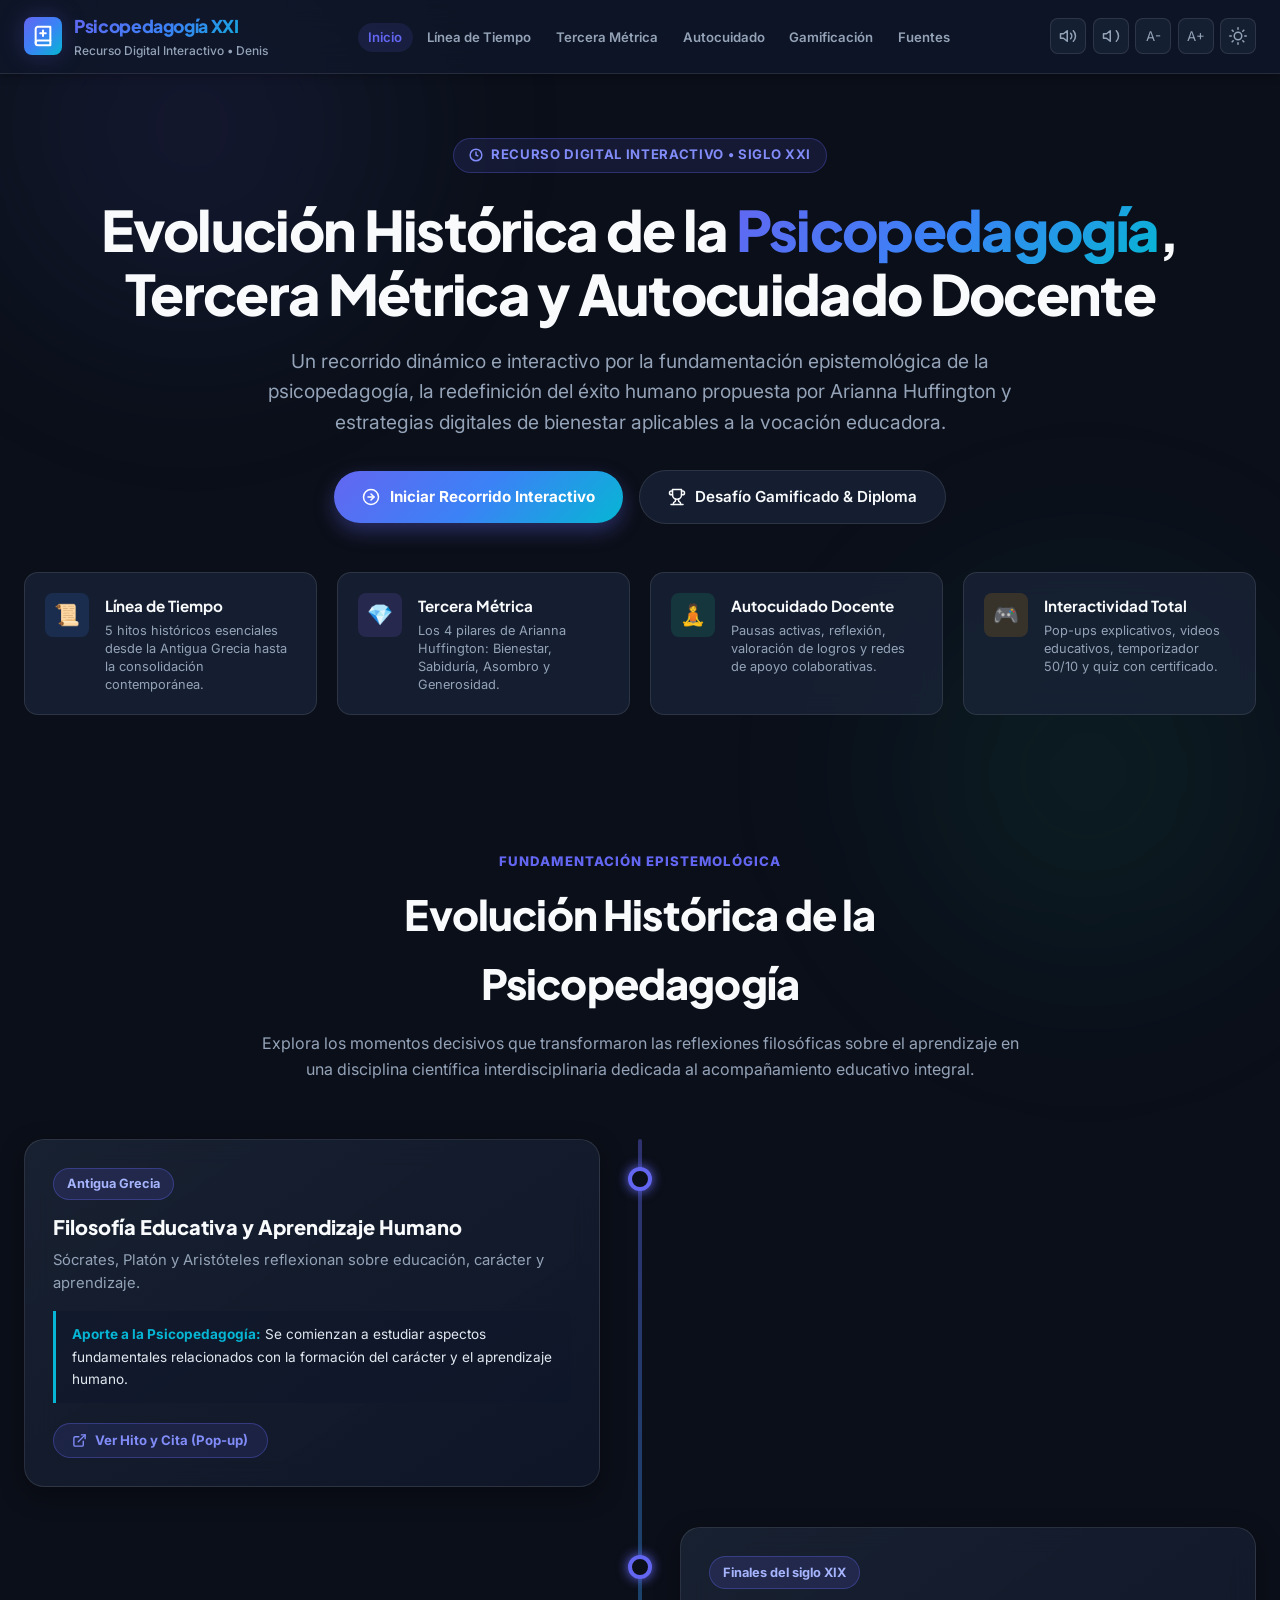
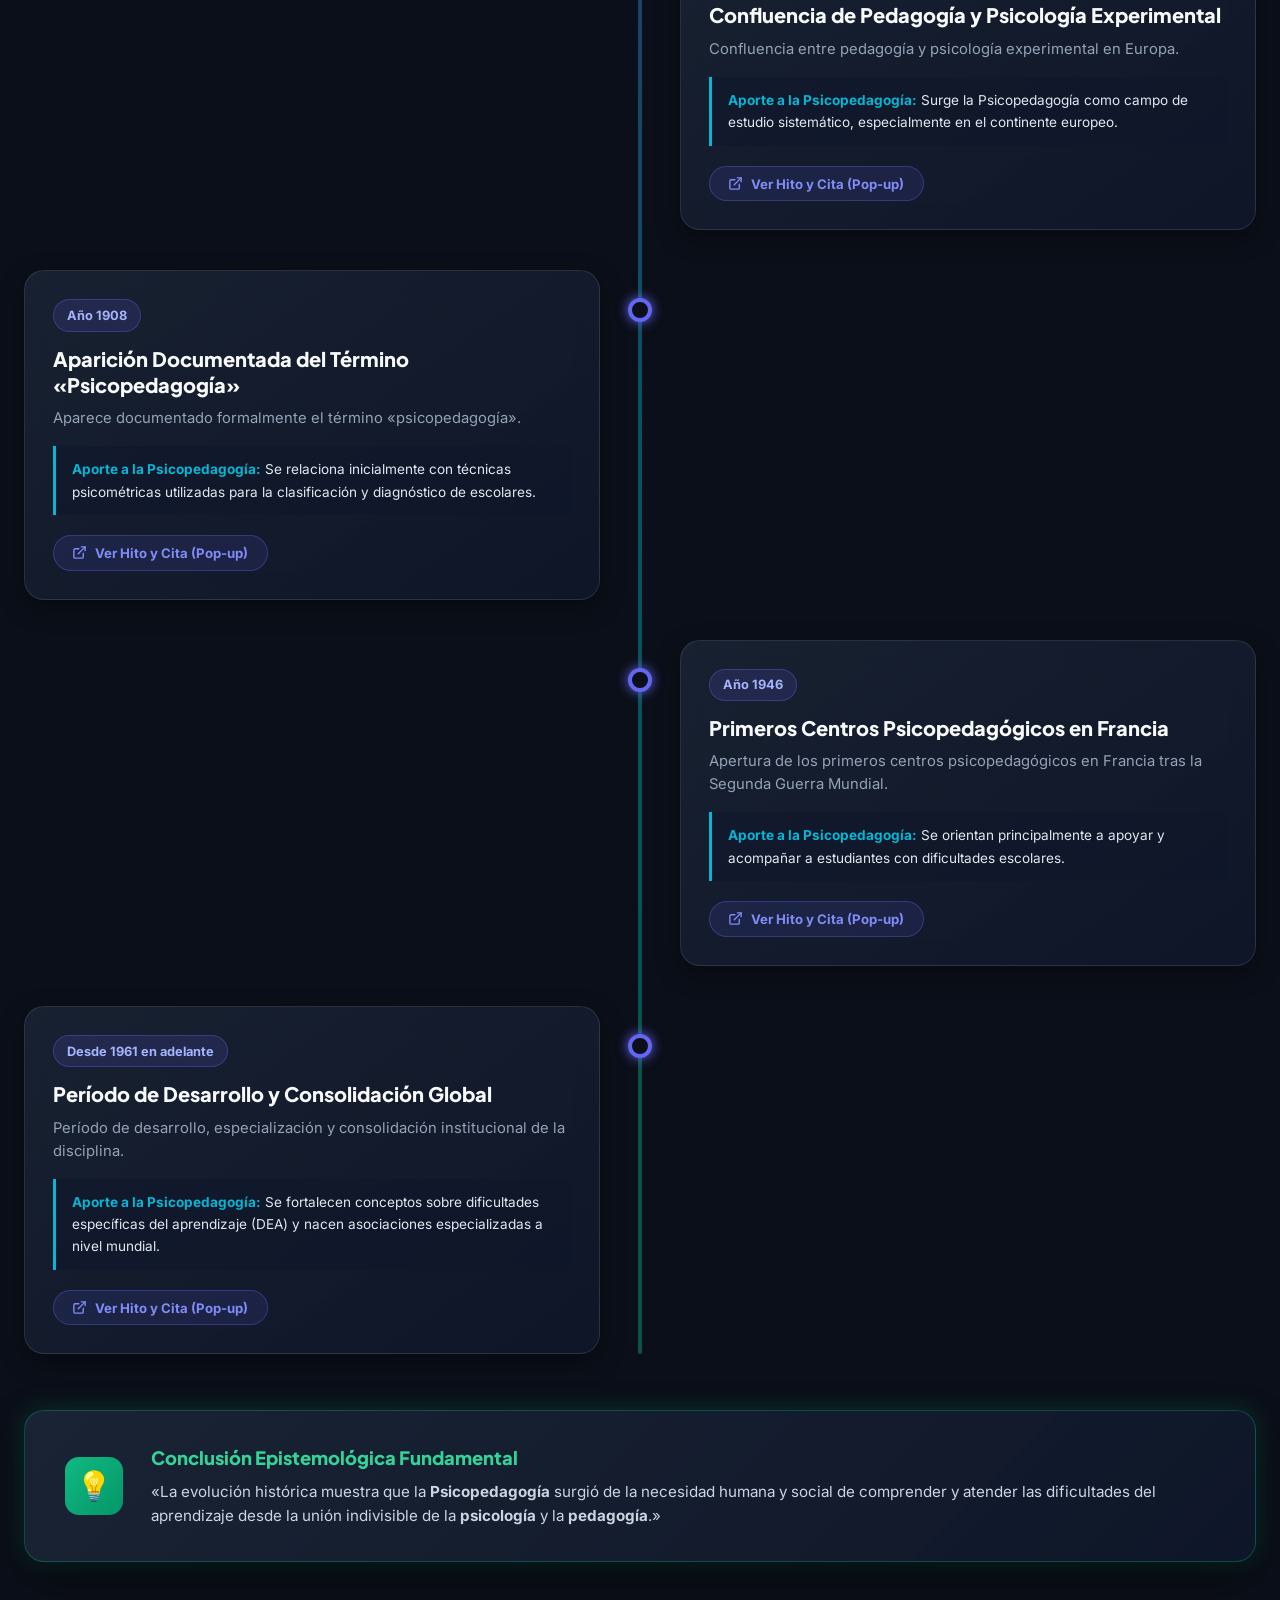
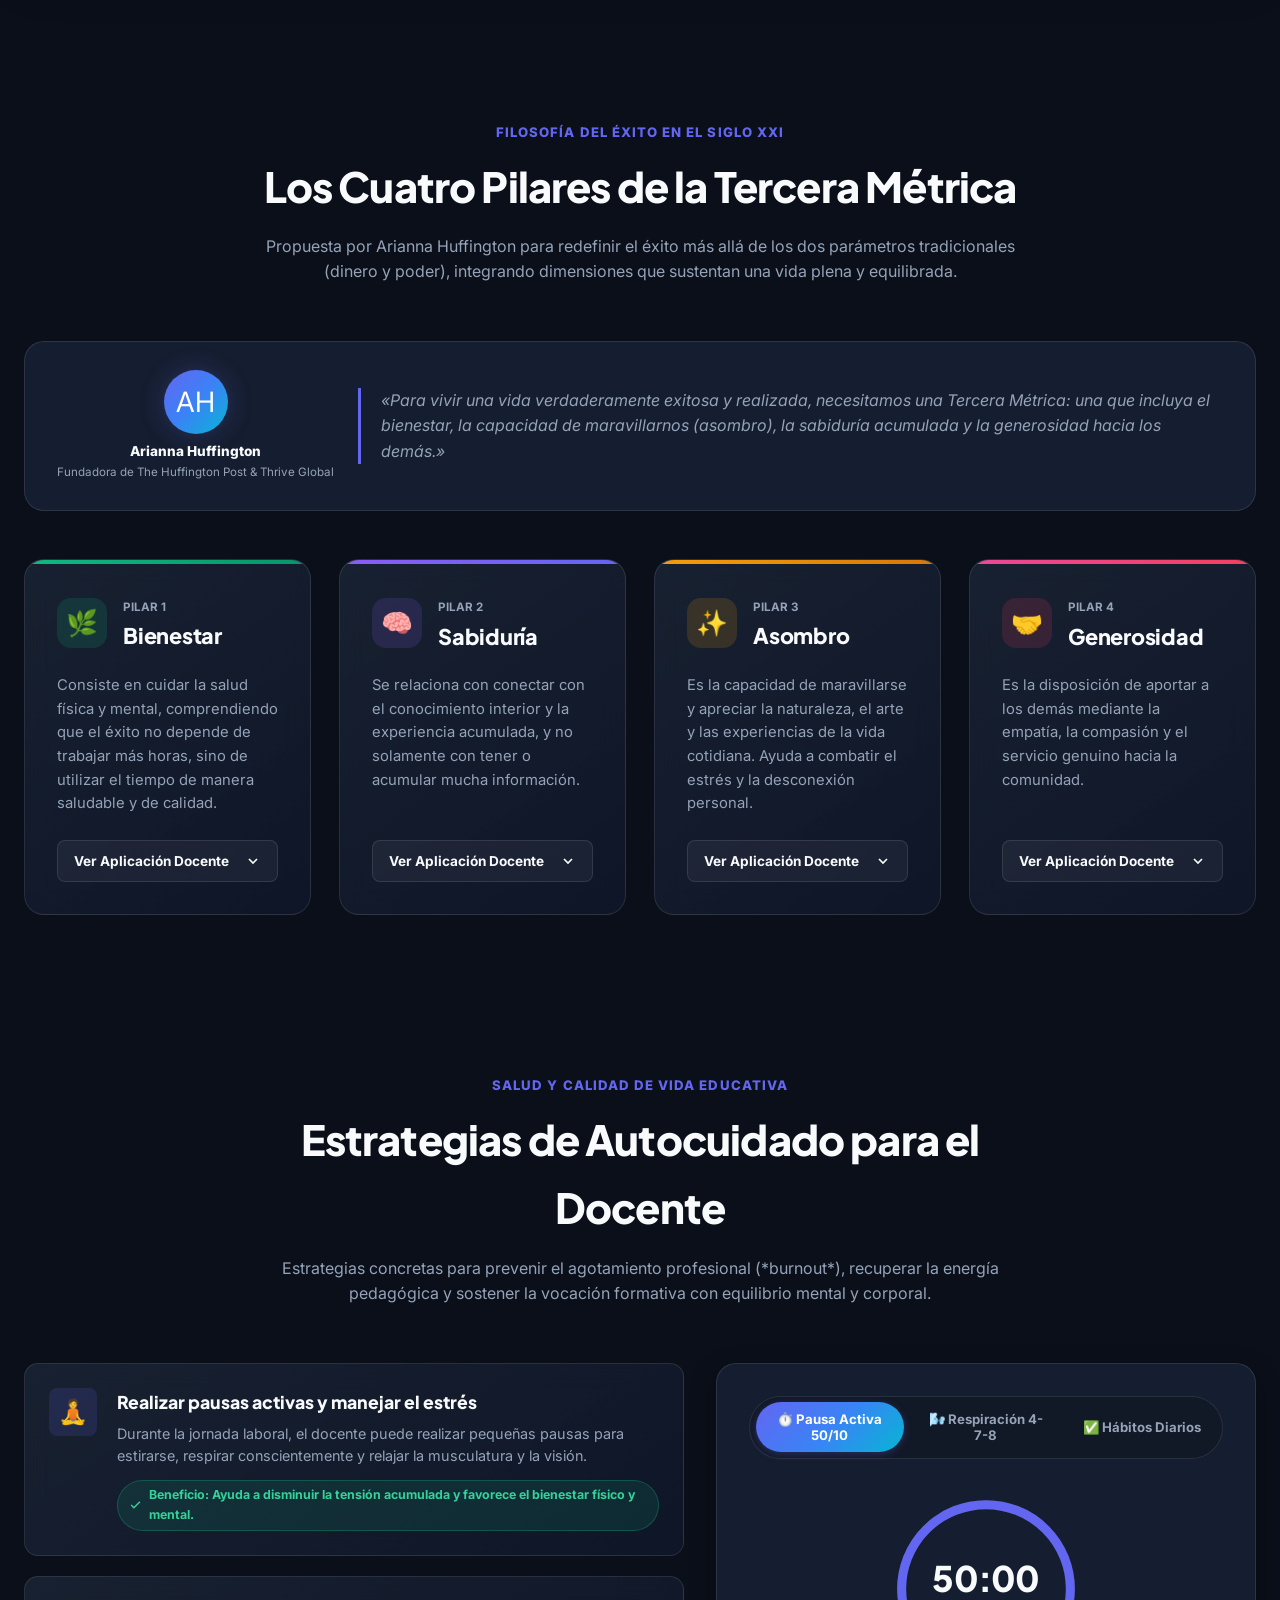
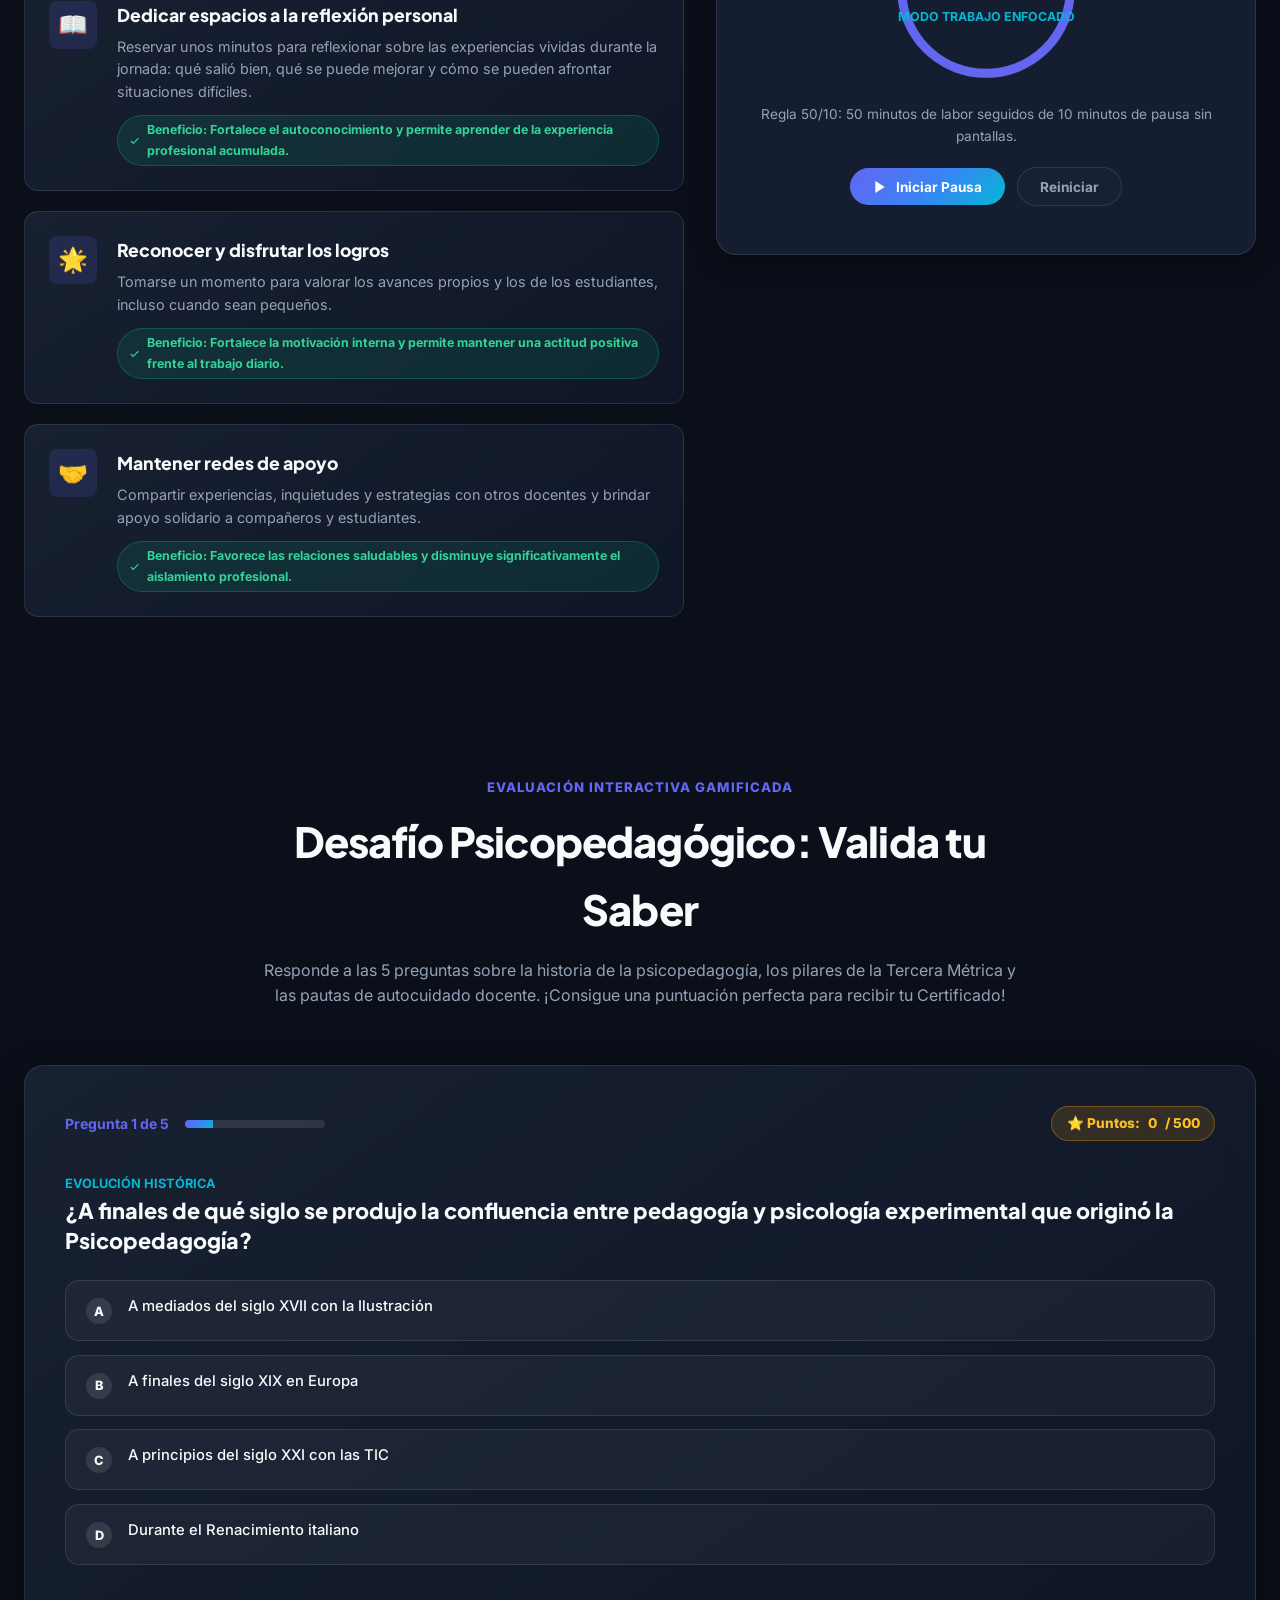
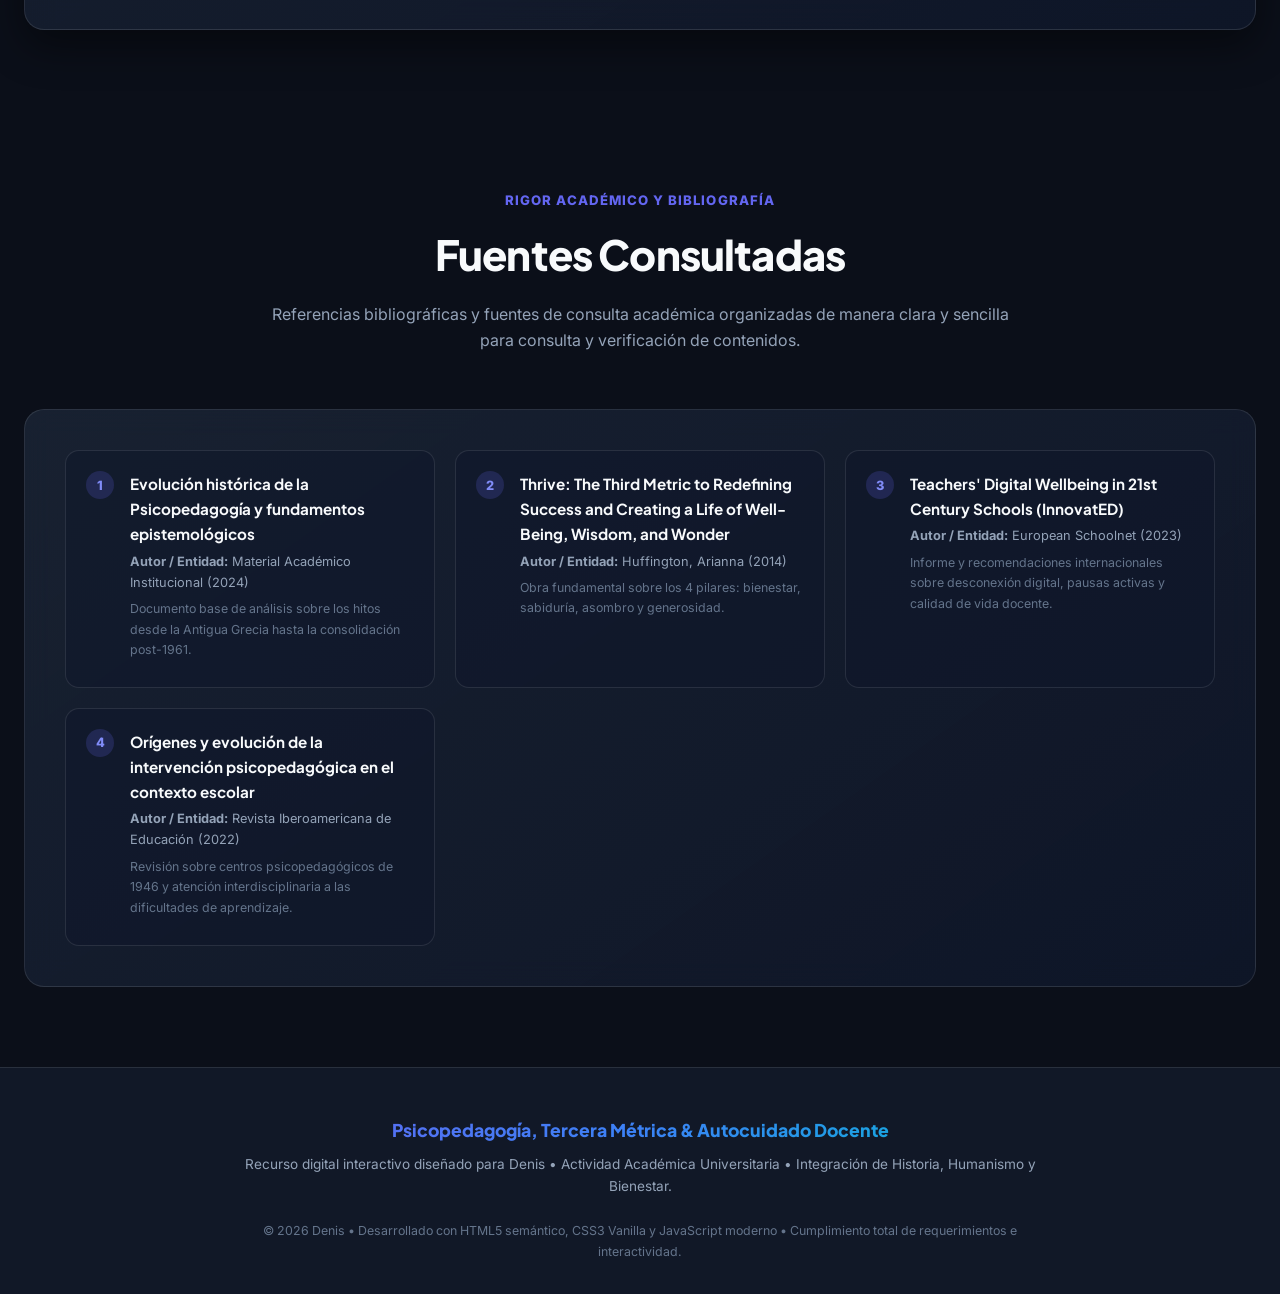
==== commit e21dd243: "chore(516): retirar seccion de videos" ====
--- a/516 Denis/index.html
+++ b/516 Denis/index.html
@@ -46,7 +46,6 @@
           <li><a href="#tercera-metrica" class="nav-link">Tercera Métrica</a></li>
           <li><a href="#autocuidado" class="nav-link">Autocuidado</a></li>
           <li><a href="#gamificacion" class="nav-link">Gamificación</a></li>
-          <li><a href="#videoteca" class="nav-link">Videoteca</a></li>
           <li><a href="#fuentes" class="nav-link">Fuentes</a></li>
         </ul>
       </nav>
@@ -427,22 +426,6 @@
       </div>
     </section>
 
-    <!-- ========================================================================
-         7. SECCIÓN: VIDEOTECA ACADÉMICA CONFIABLE
-         ======================================================================== -->
-    <section class="content-section" id="videoteca">
-      <div class="section-header">
-        <div class="section-category">Fuentes Audiovisuales Confiables</div>
-        <h2 class="section-title">Videoteca Académica Seleccionada</h2>
-        <p class="section-desc">
-          Conferencias oficiales e inspiradoras sobre la Tercera Métrica y la pedagogía humanista para complementar el estudio con reflexiones en video.
-        </p>
-      </div>
-
-      <div class="videos-grid" id="videos-container">
-        <!-- Inyectado dinámicamente desde data.js -->
-      </div>
-    </section>
 
     <!-- ========================================================================
          8. SECCIÓN: FUENTES CONSULTADAS
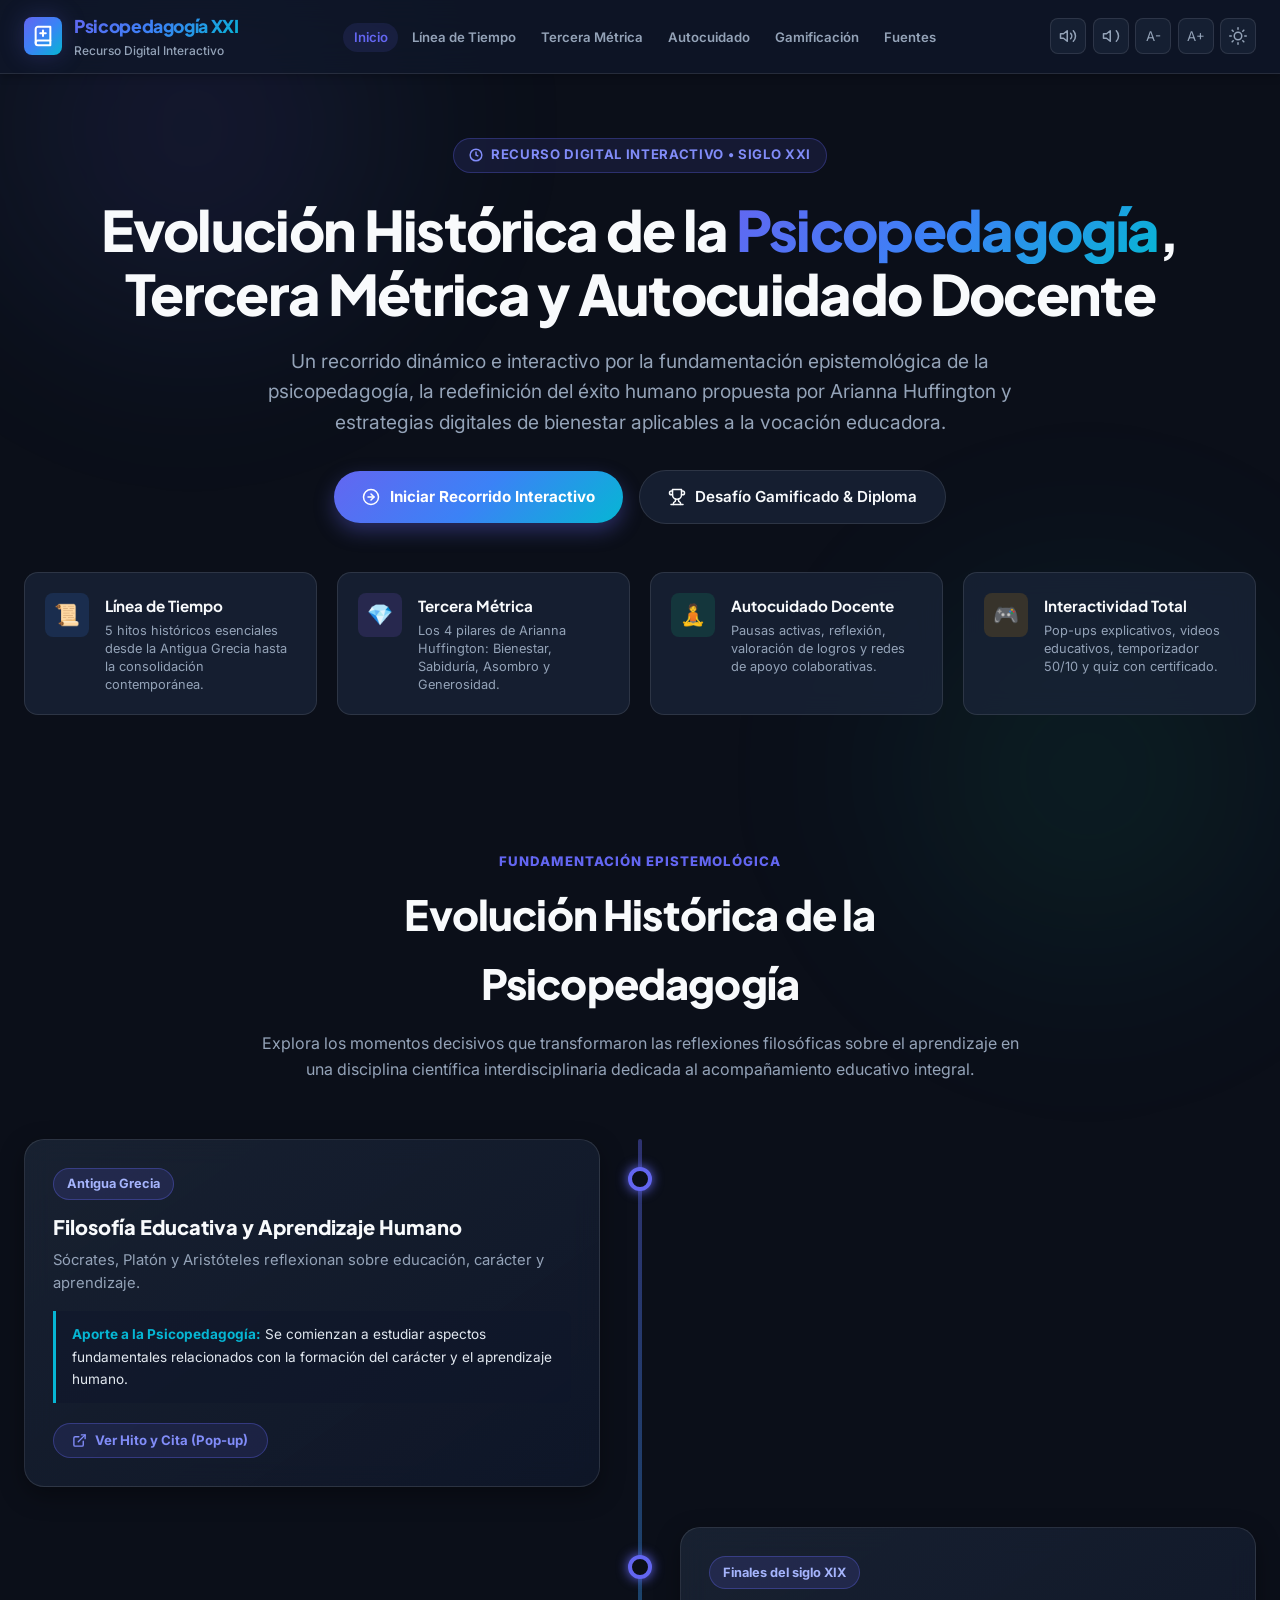
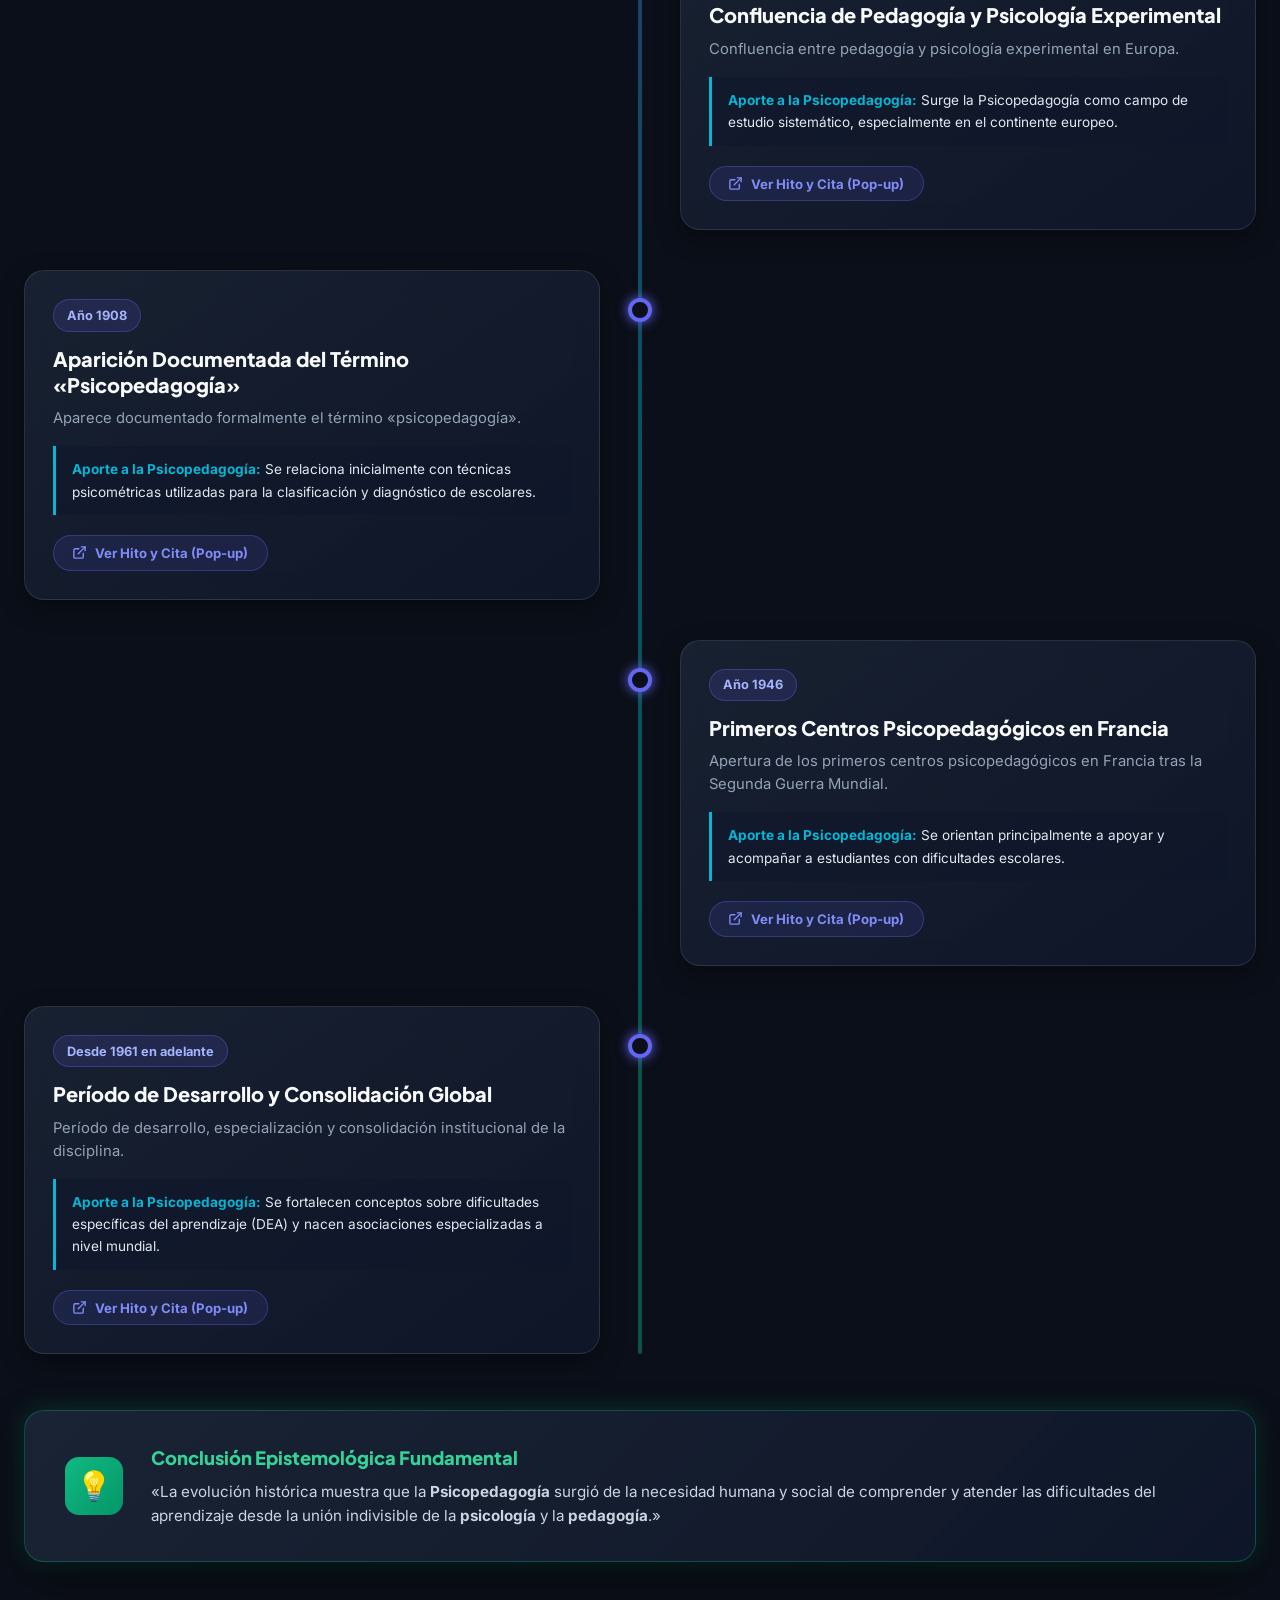
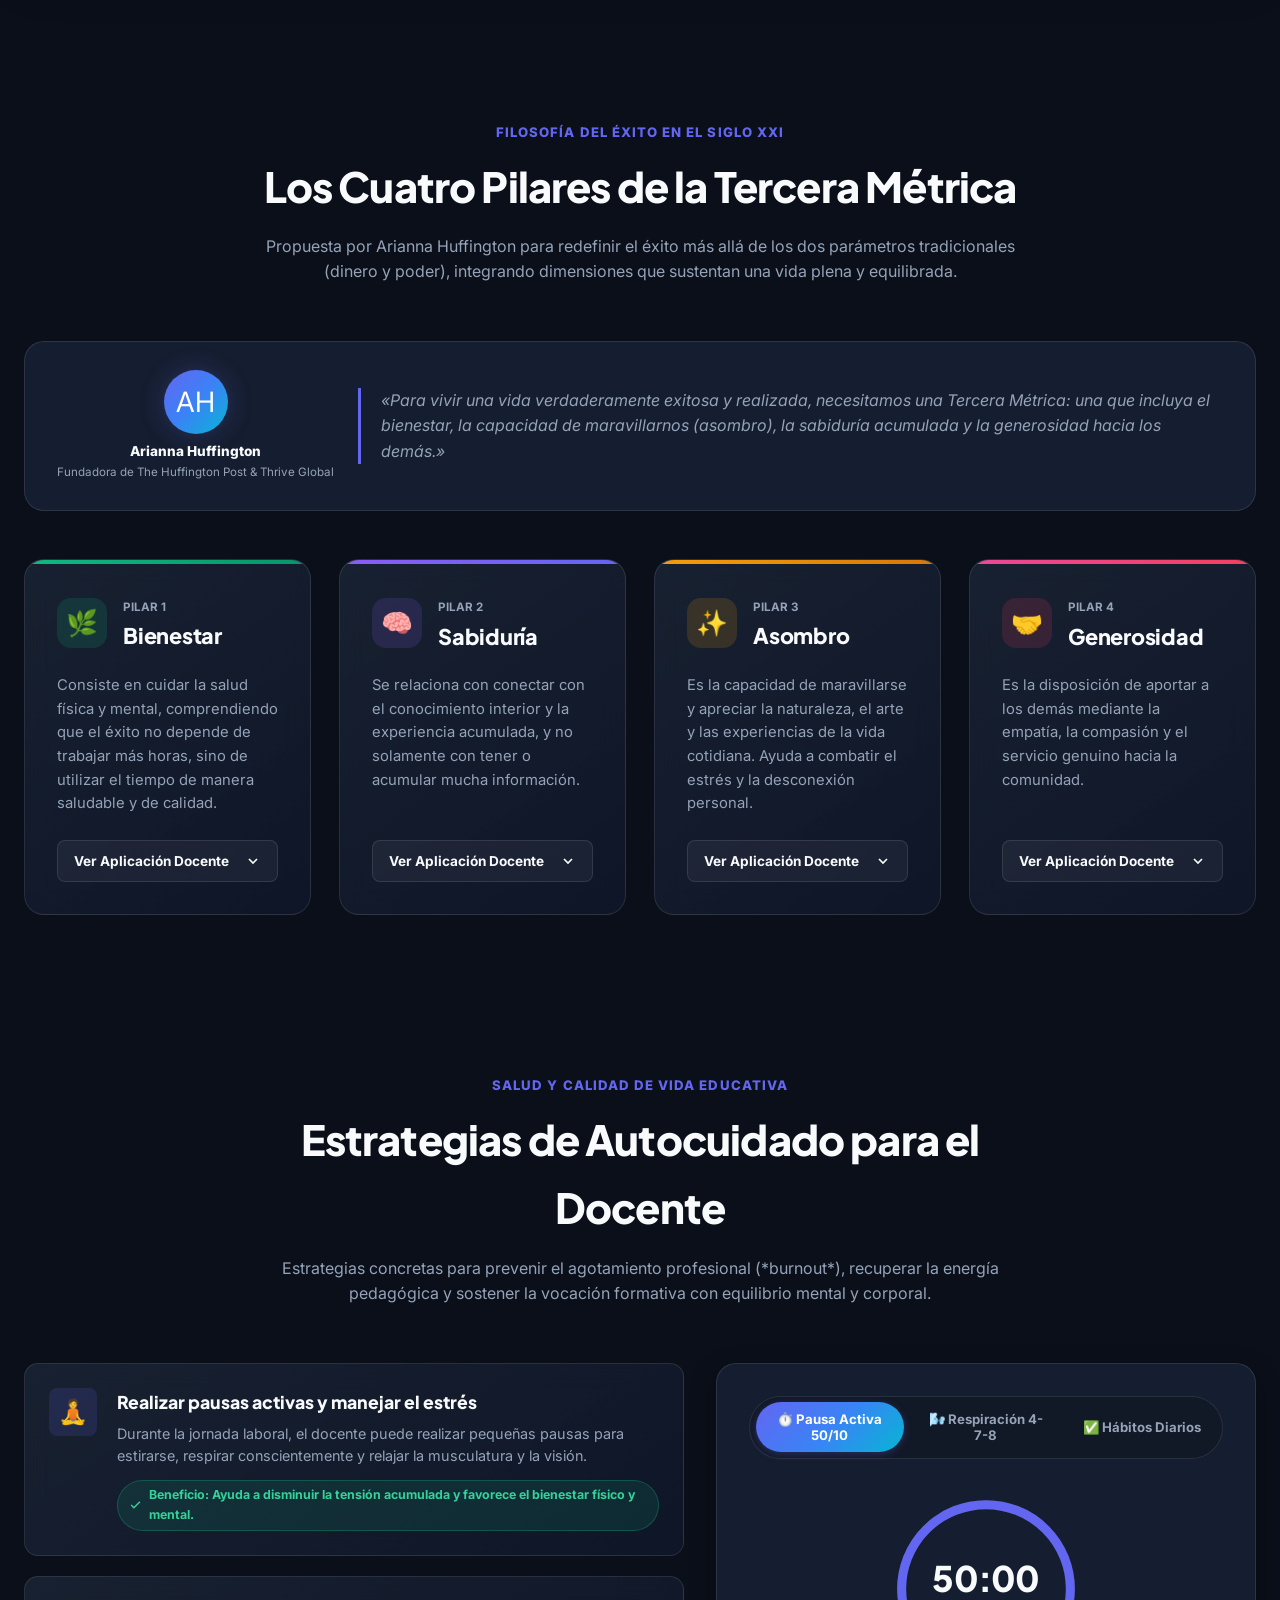
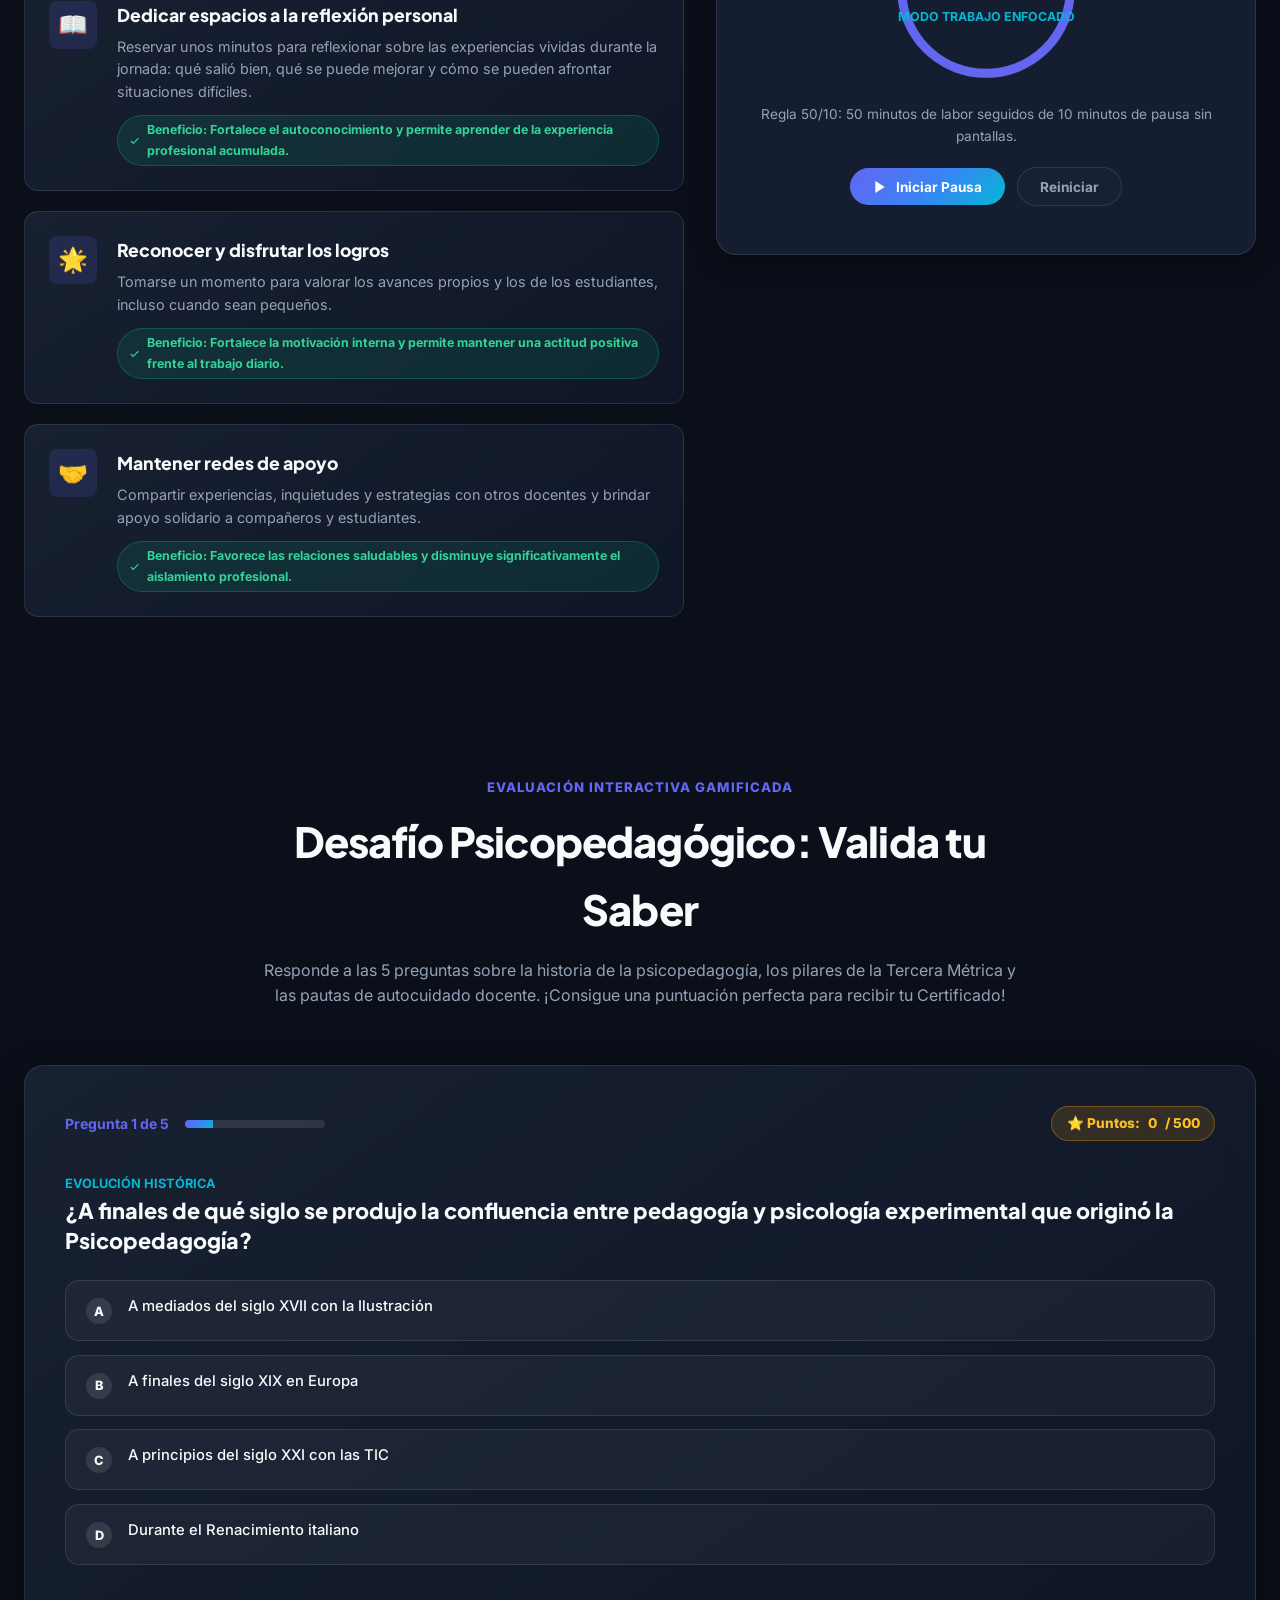
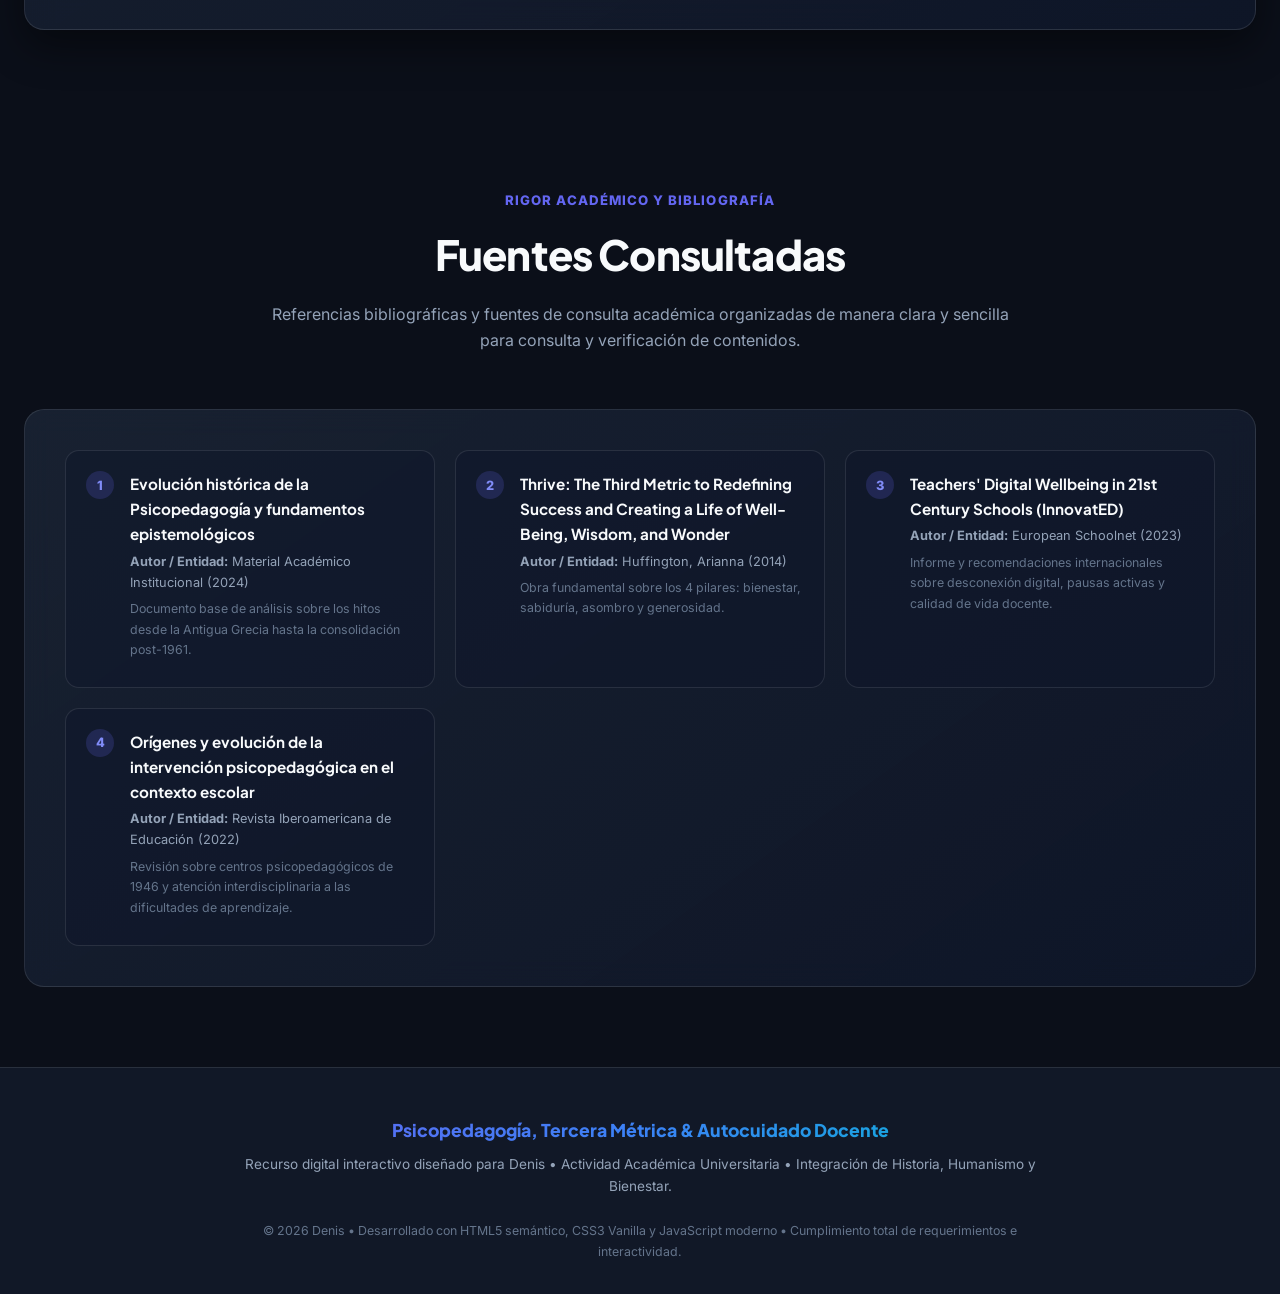
==== commit 7756dec7: "feat: create interactive index.html for psychopedagogy and teacher self-care resource" ====
--- a/516 Denis/index.html
+++ b/516 Denis/index.html
@@ -1,18 +1,23 @@
 <!DOCTYPE html>
 <html lang="es" data-theme="dark">
+
 <head>
   <meta charset="UTF-8">
   <meta name="viewport" content="width=device-width, initial-scale=1.0">
   <title>Evolución de la Psicopedagogía, Tercera Métrica y Autocuidado Docente | Recurso Interactivo</title>
-  <meta name="description" content="Recurso digital interactivo que presenta la evolución histórica de la psicopedagogía, los cuatro pilares de la Tercera Métrica de Arianna Huffington y estrategias de autocuidado docente.">
-  
+  <meta name="description"
+    content="Recurso digital interactivo que presenta la evolución histórica de la psicopedagogía, los cuatro pilares de la Tercera Métrica de Arianna Huffington y estrategias de autocuidado docente.">
+
   <!-- Tipografías de Google Fonts: Plus Jakarta Sans & Inter -->
   <link rel="preconnect" href="https://fonts.googleapis.com">
   <link rel="preconnect" href="https://fonts.gstatic.com" crossorigin>
-  <link href="https://fonts.googleapis.com/css2?family=Inter:wght@300;400;500;600;700&family=Plus+Jakarta+Sans:wght@500;600;700;800;900&display=swap" rel="stylesheet">
-  
+  <link
+    href="https://fonts.googleapis.com/css2?family=Inter:wght@300;400;500;600;700&family=Plus+Jakarta+Sans:wght@500;600;700;800;900&display=swap"
+    rel="stylesheet">
+
   <link rel="stylesheet" href="styles.css">
 </head>
+
 <body>
 
   <!-- Barra de progreso de lectura superior -->
@@ -25,7 +30,8 @@
     <div class="nav-container">
       <div class="brand">
         <div class="brand-icon" aria-hidden="true">
-          <svg viewBox="0 0 24 24" fill="none" stroke="currentColor" stroke-width="2.2" stroke-linecap="round" stroke-linejoin="round">
+          <svg viewBox="0 0 24 24" fill="none" stroke="currentColor" stroke-width="2.2" stroke-linecap="round"
+            stroke-linejoin="round">
             <path d="M4 19.5A2.5 2.5 0 0 1 6.5 17H20"></path>
             <path d="M6.5 2H20v20H6.5A2.5 2.5 0 0 1 4 19.5v-15A2.5 2.5 0 0 1 6.5 2z"></path>
             <path d="M12 6v6"></path>
@@ -34,7 +40,7 @@
         </div>
         <div class="brand-text">
           <h1>Psicopedagogía XXI</h1>
-          <p>Recurso Digital Interactivo • Denis</p>
+          <p>Recurso Digital Interactivo</p>
         </div>
       </div>
 
@@ -53,8 +59,10 @@
       <!-- Herramientas de Accesibilidad y Control -->
       <div class="accessibility-tools">
         <!-- Narrador por voz (Web Speech API) -->
-        <button id="btn-narrator" class="tool-btn btn-narrate" title="Escuchar narración del recurso por voz" aria-label="Activar narrador por voz">
-          <svg width="18" height="18" viewBox="0 0 24 24" fill="none" stroke="currentColor" stroke-width="2" stroke-linecap="round" stroke-linejoin="round">
+        <button id="btn-narrator" class="tool-btn btn-narrate" title="Escuchar narración del recurso por voz"
+          aria-label="Activar narrador por voz">
+          <svg width="18" height="18" viewBox="0 0 24 24" fill="none" stroke="currentColor" stroke-width="2"
+            stroke-linecap="round" stroke-linejoin="round">
             <polygon points="11 5 6 9 2 9 2 15 6 15 11 19 11 5"></polygon>
             <path d="M15.54 8.46a5 5 0 0 1 0 7.07"></path>
             <path d="M19.07 4.93a10 10 0 0 1 0 14.14"></path>
@@ -62,20 +70,26 @@
         </button>
 
         <!-- Efectos de sonido sintetizados -->
-        <button id="btn-audio-fx" class="tool-btn" title="Activar/Silenciar efectos de sonido" aria-label="Alternar efectos sonoros">
-          <svg id="audio-icon" width="18" height="18" viewBox="0 0 24 24" fill="none" stroke="currentColor" stroke-width="2" stroke-linecap="round" stroke-linejoin="round">
+        <button id="btn-audio-fx" class="tool-btn" title="Activar/Silenciar efectos de sonido"
+          aria-label="Alternar efectos sonoros">
+          <svg id="audio-icon" width="18" height="18" viewBox="0 0 24 24" fill="none" stroke="currentColor"
+            stroke-width="2" stroke-linecap="round" stroke-linejoin="round">
             <polygon points="11 5 6 9 2 9 2 15 6 15 11 19 11 5"></polygon>
             <path d="M19.07 4.93a10 10 0 0 1 0 14.14"></path>
           </svg>
         </button>
 
         <!-- Ajuste de tipografía -->
-        <button id="btn-font-dec" class="tool-btn" title="Disminuir tamaño de letra" aria-label="Disminuir tamaño de fuente">A-</button>
-        <button id="btn-font-inc" class="tool-btn" title="Aumentar tamaño de letra" aria-label="Aumentar tamaño de fuente">A+</button>
+        <button id="btn-font-dec" class="tool-btn" title="Disminuir tamaño de letra"
+          aria-label="Disminuir tamaño de fuente">A-</button>
+        <button id="btn-font-inc" class="tool-btn" title="Aumentar tamaño de letra"
+          aria-label="Aumentar tamaño de fuente">A+</button>
 
         <!-- Cambio de Tema (Oscuro / Claro) -->
-        <button id="btn-theme-toggle" class="tool-btn" title="Cambiar tema de color (Claro/Oscuro)" aria-label="Cambiar modo de contraste">
-          <svg id="theme-icon" width="18" height="18" viewBox="0 0 24 24" fill="none" stroke="currentColor" stroke-width="2" stroke-linecap="round" stroke-linejoin="round">
+        <button id="btn-theme-toggle" class="tool-btn" title="Cambiar tema de color (Claro/Oscuro)"
+          aria-label="Cambiar modo de contraste">
+          <svg id="theme-icon" width="18" height="18" viewBox="0 0 24 24" fill="none" stroke="currentColor"
+            stroke-width="2" stroke-linecap="round" stroke-linejoin="round">
             <circle cx="12" cy="12" r="5"></circle>
             <line x1="12" y1="1" x2="12" y2="3"></line>
             <line x1="12" y1="21" x2="12" y2="23"></line>
@@ -90,7 +104,8 @@
 
         <!-- Botón menú hamburguesa móvil -->
         <button id="btn-mobile-menu" class="mobile-menu-toggle" aria-label="Abrir menú de navegación">
-          <svg width="20" height="20" viewBox="0 0 24 24" fill="none" stroke="currentColor" stroke-width="2" stroke-linecap="round" stroke-linejoin="round">
+          <svg width="20" height="20" viewBox="0 0 24 24" fill="none" stroke="currentColor" stroke-width="2"
+            stroke-linecap="round" stroke-linejoin="round">
             <line x1="3" y1="12" x2="21" y2="12"></line>
             <line x1="3" y1="6" x2="21" y2="6"></line>
             <line x1="3" y1="18" x2="21" y2="18"></line>
@@ -106,7 +121,10 @@
          ======================================================================== -->
     <section class="hero-section" id="hero">
       <div class="badge-tag">
-        <svg width="14" height="14" viewBox="0 0 24 24" fill="none" stroke="currentColor" stroke-width="2.5"><circle cx="12" cy="12" r="10"></circle><polyline points="12 6 12 12 16 14"></polyline></svg>
+        <svg width="14" height="14" viewBox="0 0 24 24" fill="none" stroke="currentColor" stroke-width="2.5">
+          <circle cx="12" cy="12" r="10"></circle>
+          <polyline points="12 6 12 12 16 14"></polyline>
+        </svg>
         Recurso Digital Interactivo • Siglo XXI
       </div>
       <h1 class="hero-title">
@@ -114,16 +132,31 @@
         Tercera Métrica y Autocuidado Docente
       </h1>
       <p class="hero-subtitle">
-        Un recorrido dinámico e interactivo por la fundamentación epistemológica de la psicopedagogía, la redefinición del éxito humano propuesta por Arianna Huffington y estrategias digitales de bienestar aplicables a la vocación educadora.
+        Un recorrido dinámico e interactivo por la fundamentación epistemológica de la psicopedagogía, la redefinición
+        del éxito humano propuesta por Arianna Huffington y estrategias digitales de bienestar aplicables a la vocación
+        educadora.
       </p>
 
       <div class="hero-actions">
         <a href="#linea-tiempo" class="btn-primary">
-          <svg width="18" height="18" viewBox="0 0 24 24" fill="none" stroke="currentColor" stroke-width="2" stroke-linecap="round" stroke-linejoin="round"><circle cx="12" cy="12" r="10"></circle><polyline points="12 16 16 12 12 8"></polyline><line x1="8" y1="12" x2="16" y2="12"></line></svg>
+          <svg width="18" height="18" viewBox="0 0 24 24" fill="none" stroke="currentColor" stroke-width="2"
+            stroke-linecap="round" stroke-linejoin="round">
+            <circle cx="12" cy="12" r="10"></circle>
+            <polyline points="12 16 16 12 12 8"></polyline>
+            <line x1="8" y1="12" x2="16" y2="12"></line>
+          </svg>
           Iniciar Recorrido Interactivo
         </a>
         <a href="#gamificacion" class="btn-secondary">
-          <svg width="18" height="18" viewBox="0 0 24 24" fill="none" stroke="currentColor" stroke-width="2" stroke-linecap="round" stroke-linejoin="round"><path d="M6 9H4.5a2.5 2.5 0 0 1 0-5H6"></path><path d="M18 9h1.5a2.5 2.5 0 0 0 0-5H18"></path><path d="M4 22h16"></path><path d="M10 14.66V17c0 .55-.47.98-.97 1.21C7.85 18.75 7 20.24 7 22"></path><path d="M14 14.66V17c0 .55.47.98.97 1.21C16.15 18.75 17 20.24 17 22"></path><path d="M18 2H6v7a6 6 0 0 0 12 0V2Z"></path></svg>
+          <svg width="18" height="18" viewBox="0 0 24 24" fill="none" stroke="currentColor" stroke-width="2"
+            stroke-linecap="round" stroke-linejoin="round">
+            <path d="M6 9H4.5a2.5 2.5 0 0 1 0-5H6"></path>
+            <path d="M18 9h1.5a2.5 2.5 0 0 0 0-5H18"></path>
+            <path d="M4 22h16"></path>
+            <path d="M10 14.66V17c0 .55-.47.98-.97 1.21C7.85 18.75 7 20.24 7 22"></path>
+            <path d="M14 14.66V17c0 .55.47.98.97 1.21C16.15 18.75 17 20.24 17 22"></path>
+            <path d="M18 2H6v7a6 6 0 0 0 12 0V2Z"></path>
+          </svg>
           Desafío Gamificado & Diploma
         </a>
       </div>
@@ -169,7 +202,8 @@
         <div class="section-category">Fundamentación Epistemológica</div>
         <h2 class="section-title">Evolución Histórica de la Psicopedagogía</h2>
         <p class="section-desc">
-          Explora los momentos decisivos que transformaron las reflexiones filosóficas sobre el aprendizaje en una disciplina científica interdisciplinaria dedicada al acompañamiento educativo integral.
+          Explora los momentos decisivos que transformaron las reflexiones filosóficas sobre el aprendizaje en una
+          disciplina científica interdisciplinaria dedicada al acompañamiento educativo integral.
         </p>
       </div>
 
@@ -186,7 +220,9 @@
         <div class="epistemic-text">
           <h4>Conclusión Epistemológica Fundamental</h4>
           <p>
-            «La evolución histórica muestra que la <strong>Psicopedagogía</strong> surgió de la necesidad humana y social de comprender y atender las dificultades del aprendizaje desde la unión indivisible de la <strong>psicología</strong> y la <strong>pedagogía</strong>.»
+            «La evolución histórica muestra que la <strong>Psicopedagogía</strong> surgió de la necesidad humana y
+            social de comprender y atender las dificultades del aprendizaje desde la unión indivisible de la
+            <strong>psicología</strong> y la <strong>pedagogía</strong>.»
           </p>
         </div>
       </div>
@@ -200,7 +236,8 @@
         <div class="section-category">Filosofía del Éxito en el Siglo XXI</div>
         <h2 class="section-title">Los Cuatro Pilares de la Tercera Métrica</h2>
         <p class="section-desc">
-          Propuesta por Arianna Huffington para redefinir el éxito más allá de los dos parámetros tradicionales (dinero y poder), integrando dimensiones que sustentan una vida plena y equilibrada.
+          Propuesta por Arianna Huffington para redefinir el éxito más allá de los dos parámetros tradicionales (dinero
+          y poder), integrando dimensiones que sustentan una vida plena y equilibrada.
         </p>
       </div>
 
@@ -212,7 +249,8 @@
           <span class="author-role">Fundadora de The Huffington Post & Thrive Global</span>
         </div>
         <div class="third-metric-quote">
-          «Para vivir una vida verdaderamente exitosa y realizada, necesitamos una Tercera Métrica: una que incluya el bienestar, la capacidad de maravillarnos (asombro), la sabiduría acumulada y la generosidad hacia los demás.»
+          «Para vivir una vida verdaderamente exitosa y realizada, necesitamos una Tercera Métrica: una que incluya el
+          bienestar, la capacidad de maravillarnos (asombro), la sabiduría acumulada y la generosidad hacia los demás.»
         </div>
       </div>
 
@@ -230,7 +268,8 @@
         <div class="section-category">Salud y Calidad de Vida Educativa</div>
         <h2 class="section-title">Estrategias de Autocuidado para el Docente</h2>
         <p class="section-desc">
-          Estrategias concretas para prevenir el agotamiento profesional (*burnout*), recuperar la energía pedagógica y sostener la vocación formativa con equilibrio mental y corporal.
+          Estrategias concretas para prevenir el agotamiento profesional (*burnout*), recuperar la energía pedagógica y
+          sostener la vocación formativa con equilibrio mental y corporal.
         </p>
       </div>
 
@@ -272,7 +311,9 @@
               </p>
               <div class="timer-controls">
                 <button class="timer-btn start" id="btn-start-timer">
-                  <svg width="16" height="16" viewBox="0 0 24 24" fill="currentColor"><polygon points="5 3 19 12 5 21 5 3"></polygon></svg>
+                  <svg width="16" height="16" viewBox="0 0 24 24" fill="currentColor">
+                    <polygon points="5 3 19 12 5 21 5 3"></polygon>
+                  </svg>
                   <span id="timer-start-label">Iniciar Pausa</span>
                 </button>
                 <button class="timer-btn reset" id="btn-reset-timer">Reiniciar</button>
@@ -283,7 +324,8 @@
           <!-- Panel 2: Guía de Respiración Consciente 4-7-8 -->
           <div class="widget-tab-panel" id="tab-breath" role="tabpanel">
             <div class="breathing-container">
-              <div class="breath-instruction" id="breath-status-text">Presiona Iniciar para calmar el sistema nervioso</div>
+              <div class="breath-instruction" id="breath-status-text">Presiona Iniciar para calmar el sistema nervioso
+              </div>
               <div class="breath-circle" id="breath-visual-circle">
                 <span style="font-size: 2.2rem;">🧘</span>
               </div>
@@ -298,7 +340,8 @@
           <!-- Panel 3: Checklist Diario de Hábitos de Autocuidado -->
           <div class="widget-tab-panel" id="tab-checklist" role="tabpanel">
             <div style="padding: 0.5rem 0;">
-              <h4 style="font-size: 0.95rem; font-weight: 700; margin-bottom: 0.75rem;">Compromisos de Bienestar Hoy:</h4>
+              <h4 style="font-size: 0.95rem; font-weight: 700; margin-bottom: 0.75rem;">Compromisos de Bienestar Hoy:
+              </h4>
               <div style="display: flex; flex-direction: column; gap: 0.65rem;" id="daily-checklist-items">
                 <label style="display: flex; align-items: center; gap: 0.75rem; font-size: 0.875rem; cursor: pointer;">
                   <input type="checkbox" style="width: 18px; height: 18px; accent-color: var(--accent-indigo);">
@@ -321,7 +364,8 @@
                   <span>Desconexión total de correos y pantallas antes de dormir</span>
                 </label>
               </div>
-              <div style="margin-top: 1.25rem; font-size: 0.8rem; color: #34d399; font-weight: 600;" id="checklist-feedback">
+              <div style="margin-top: 1.25rem; font-size: 0.8rem; color: #34d399; font-weight: 600;"
+                id="checklist-feedback">
                 ¡Cada pequeño hábito protege tu salud física y mental!
               </div>
             </div>
@@ -338,7 +382,8 @@
         <div class="section-category">Evaluación Interactiva Gamificada</div>
         <h2 class="section-title">Desafío Psicopedagógico: Valida tu Saber</h2>
         <p class="section-desc">
-          Responde a las 5 preguntas sobre la historia de la psicopedagogía, los pilares de la Tercera Métrica y las pautas de autocuidado docente. ¡Consigue una puntuación perfecta para recibir tu Certificado!
+          Responde a las 5 preguntas sobre la historia de la psicopedagogía, los pilares de la Tercera Métrica y las
+          pautas de autocuidado docente. ¡Consigue una puntuación perfecta para recibir tu Certificado!
         </p>
       </div>
 
@@ -359,7 +404,8 @@
           </div>
 
           <div class="quiz-question-box">
-            <span style="font-size: 0.8rem; font-weight: 700; color: var(--accent-cyan); text-transform: uppercase;" id="quiz-q-category">Categoría</span>
+            <span style="font-size: 0.8rem; font-weight: 700; color: var(--accent-cyan); text-transform: uppercase;"
+              id="quiz-q-category">Categoría</span>
             <h3 id="quiz-q-title">Cargando pregunta...</h3>
           </div>
 
@@ -379,7 +425,9 @@
           <div class="quiz-actions">
             <button class="btn-next-question" id="btn-next-q">
               <span>Siguiente Pregunta</span>
-              <svg width="18" height="18" viewBox="0 0 24 24" fill="none" stroke="currentColor" stroke-width="2"><polyline points="9 18 15 12 9 6"></polyline></svg>
+              <svg width="18" height="18" viewBox="0 0 24 24" fill="none" stroke="currentColor" stroke-width="2">
+                <polyline points="9 18 15 12 9 6"></polyline>
+              </svg>
             </button>
           </div>
         </div>
@@ -398,9 +446,11 @@
               <p>Formación Integral en Psicopedagogía & Tercera Métrica</p>
             </div>
             <div class="cert-body-label">Otorgado con distinción a:</div>
-            <input type="text" class="cert-user-name-input" id="cert-student-name" value="Denis" title="Escribe tu nombre para personalizar el diploma" placeholder="Escribe tu nombre aquí">
+            <input type="text" class="cert-user-name-input" id="cert-student-name" value="Denis"
+              title="Escribe tu nombre para personalizar el diploma" placeholder="Escribe tu nombre aquí">
             <p class="cert-description">
-              Por haber demostrado un conocimiento profundo en la evolución epistemológica de la Psicopedagogía, la adopción de los principios de la Tercera Métrica y el compromiso con el autocuidado docente.
+              Por haber demostrado un conocimiento profundo en la evolución epistemológica de la Psicopedagogía, la
+              adopción de los principios de la Tercera Métrica y el compromiso con el autocuidado docente.
             </p>
             <div class="cert-footer-row">
               <div>
@@ -414,11 +464,19 @@
 
           <div class="cert-actions">
             <button class="btn-primary" id="btn-print-cert">
-              <svg width="18" height="18" viewBox="0 0 24 24" fill="none" stroke="currentColor" stroke-width="2"><polyline points="6 9 6 2 18 2 18 9"></polyline><path d="M6 18H4a2 2 0 0 1-2-2v-5a2 2 0 0 1 2-2h16a2 2 0 0 1 2 2v5a2 2 0 0 1-2 2h-2"></path><rect x="6" y="14" width="12" height="8"></rect></svg>
+              <svg width="18" height="18" viewBox="0 0 24 24" fill="none" stroke="currentColor" stroke-width="2">
+                <polyline points="6 9 6 2 18 2 18 9"></polyline>
+                <path d="M6 18H4a2 2 0 0 1-2-2v-5a2 2 0 0 1 2-2h16a2 2 0 0 1 2 2v5a2 2 0 0 1-2 2h-2"></path>
+                <rect x="6" y="14" width="12" height="8"></rect>
+              </svg>
               Imprimir o Guardar Diploma en PDF
             </button>
             <button class="btn-secondary" id="btn-retry-quiz">
-              <svg width="18" height="18" viewBox="0 0 24 24" fill="none" stroke="currentColor" stroke-width="2"><polyline points="1 4 1 10 7 10"></polyline><polyline points="23 20 23 14 17 14"></polyline><path d="M20.49 9A9 9 0 0 0 5.64 5.64L1 10m22 4l-4.64 4.36A9 9 0 0 1 3.51 15"></path></svg>
+              <svg width="18" height="18" viewBox="0 0 24 24" fill="none" stroke="currentColor" stroke-width="2">
+                <polyline points="1 4 1 10 7 10"></polyline>
+                <polyline points="23 20 23 14 17 14"></polyline>
+                <path d="M20.49 9A9 9 0 0 0 5.64 5.64L1 10m22 4l-4.64 4.36A9 9 0 0 1 3.51 15"></path>
+              </svg>
               Reintentar Desafío
             </button>
           </div>
@@ -435,7 +493,8 @@
         <div class="section-category">Rigor Académico y Bibliografía</div>
         <h2 class="section-title">Fuentes Consultadas</h2>
         <p class="section-desc">
-          Referencias bibliográficas y fuentes de consulta académica organizadas de manera clara y sencilla para consulta y verificación de contenidos.
+          Referencias bibliográficas y fuentes de consulta académica organizadas de manera clara y sencilla para
+          consulta y verificación de contenidos.
         </p>
       </div>
 
@@ -458,7 +517,10 @@
           <h3 id="modal-headline">Título del Hito</h3>
         </div>
         <button class="btn-close-modal" id="btn-close-modal" aria-label="Cerrar ventana emergente">
-          <svg width="18" height="18" viewBox="0 0 24 24" fill="none" stroke="currentColor" stroke-width="2.5"><line x1="18" y1="6" x2="6" y2="18"></line><line x1="6" y1="6" x2="18" y2="18"></line></svg>
+          <svg width="18" height="18" viewBox="0 0 24 24" fill="none" stroke="currentColor" stroke-width="2.5">
+            <line x1="18" y1="6" x2="6" y2="18"></line>
+            <line x1="6" y1="6" x2="18" y2="18"></line>
+          </svg>
         </button>
       </div>
       <div class="modal-body">
@@ -466,13 +528,21 @@
           «Cita textual célebre...»
         </div>
         <div class="modal-section-title">
-          <svg width="16" height="16" viewBox="0 0 24 24" fill="none" stroke="currentColor" stroke-width="2"><circle cx="12" cy="12" r="10"></circle><line x1="12" y1="16" x2="12" y2="12"></line><line x1="12" y1="8" x2="12.01" y2="8"></line></svg>
+          <svg width="16" height="16" viewBox="0 0 24 24" fill="none" stroke="currentColor" stroke-width="2">
+            <circle cx="12" cy="12" r="10"></circle>
+            <line x1="12" y1="16" x2="12" y2="12"></line>
+            <line x1="12" y1="8" x2="12.01" y2="8"></line>
+          </svg>
           Contexto y Fundamentos
         </div>
         <p class="modal-text" id="modal-context-desc">Descripción contextual...</p>
-        
+
         <div class="modal-section-title">
-          <svg width="16" height="16" viewBox="0 0 24 24" fill="none" stroke="currentColor" stroke-width="2"><polygon points="12 2 15.09 8.26 22 9.27 17 14.14 18.18 21.02 12 17.77 5.82 21.02 7 14.14 2 9.27 8.91 8.26 12 2"></polygon></svg>
+          <svg width="16" height="16" viewBox="0 0 24 24" fill="none" stroke="currentColor" stroke-width="2">
+            <polygon
+              points="12 2 15.09 8.26 22 9.27 17 14.14 18.18 21.02 12 17.77 5.82 21.02 7 14.14 2 9.27 8.91 8.26 12 2">
+            </polygon>
+          </svg>
           Relevancia para la Psicopedagogía
         </div>
         <p class="modal-text" id="modal-impact-desc">Aporte e impacto formativo...</p>
@@ -490,10 +560,12 @@
     <div class="footer-content">
       <div class="footer-brand">Psicopedagogía, Tercera Métrica & Autocuidado Docente</div>
       <p class="footer-desc">
-        Recurso digital interactivo diseñado para Denis • Actividad Académica Universitaria • Integración de Historia, Humanismo y Bienestar.
+        Recurso digital interactivo diseñado para Denis • Actividad Académica Universitaria • Integración de Historia,
+        Humanismo y Bienestar.
       </p>
       <div class="footer-copyright">
-        © 2026 Denis • Desarrollado con HTML5 semántico, CSS3 Vanilla y JavaScript moderno • Cumplimiento total de requerimientos e interactividad.
+        © 2026 Denis • Desarrollado con HTML5 semántico, CSS3 Vanilla y JavaScript moderno • Cumplimiento total de
+        requerimientos e interactividad.
       </div>
     </div>
   </footer>
@@ -502,4 +574,5 @@
   <script src="data.js"></script>
   <script src="app.js"></script>
 </body>
-</html>
+
+</html>
